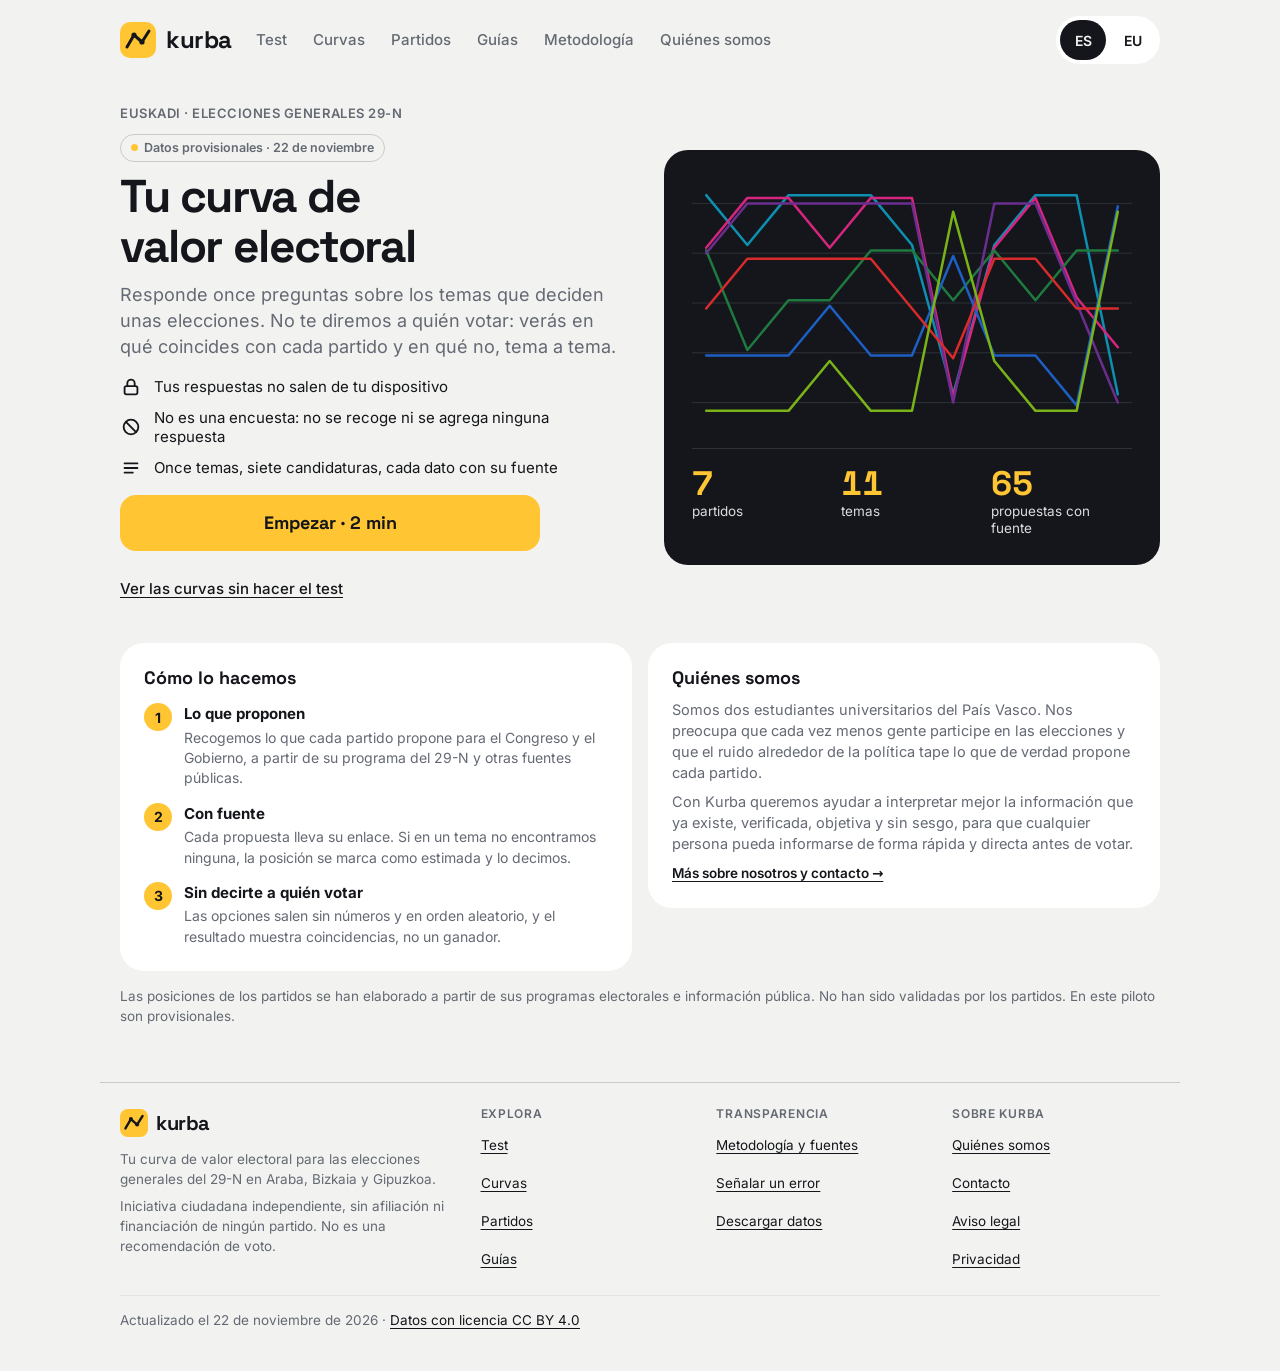
==== index.html @ b0e197c4 "Kurba v2.3 (bloque 4): portada con curvas reales, páginas indexables, SEO y GoatCounter Portada: - E" ====
<!doctype html>
<html lang="es" class="cargando-datos">
<head>
  <meta charset="utf-8">
  <meta name="viewport" content="width=device-width, initial-scale=1">
  <meta http-equiv="Content-Security-Policy" content="default-src 'self'; script-src 'self'; style-src 'self' 'unsafe-inline'; img-src 'self' data: https://*.goatcounter.com; font-src 'self'; connect-src 'self' https://*.goatcounter.com; base-uri 'self'; form-action 'none'; object-src 'none'">
  <meta name="referrer" content="strict-origin-when-cross-origin">
  <title>Kurba · Tu curva de valor electoral · Euskadi 29-N</title>
  <meta name="description" content="Responde 11 preguntas y compara tu curva con la de los 7 partidos que se presentan en Araba, Bizkaia y Gipuzkoa a las generales del 29-N. Cada dato con su fuente. Iniciativa independiente: no te dice a quién votar.">
  <meta name="theme-color" content="#F2F3F0" media="(prefers-color-scheme: light)">
  <meta name="theme-color" content="#121315" media="(prefers-color-scheme: dark)">
  <link rel="canonical" href="https://www.kurba29n.com/">
  <link rel="alternate" hreflang="es" href="https://www.kurba29n.com/">
  <link rel="alternate" hreflang="eu" href="https://www.kurba29n.com/?lang=eu">
  <link rel="alternate" hreflang="x-default" href="https://www.kurba29n.com/">
  <meta property="og:type" content="website">
  <meta property="og:site_name" content="Kurba">
  <meta property="og:locale" content="es_ES">
  <meta property="og:locale:alternate" content="eu_ES">
  <meta property="og:url" content="https://www.kurba29n.com/">
  <meta property="og:title" content="Kurba · Tu curva de valor electoral · Euskadi 29-N">
  <meta property="og:description" content="11 temas, 7 candidaturas, cada dato con su fuente. Mira en qué coincides con cada partido. 2 minutos.">
  <meta property="og:image" content="https://www.kurba29n.com/assets/og-image.png">
  <meta property="og:image:width" content="1200">
  <meta property="og:image:height" content="630">
  <meta property="og:image:alt" content="Kurba: tu curva de valor electoral para las generales del 29-N en Euskadi.">
  <meta name="twitter:card" content="summary_large_image">
  <meta name="twitter:title" content="Kurba · Tu curva de valor electoral · Euskadi 29-N">
  <meta name="twitter:description" content="11 temas, 7 candidaturas, cada dato con su fuente. Mira en qué coincides con cada partido. 2 minutos.">
  <meta name="twitter:image" content="https://www.kurba29n.com/assets/og-image.png">
  <link rel="icon" href="assets/favicon.svg" type="image/svg+xml">
  <link rel="apple-touch-icon" href="assets/apple-touch-icon.png">
  <link rel="manifest" href="manifest.webmanifest">
  <script type="application/ld+json">{"@context":"https://schema.org","@graph":[{"@type":"Organization","@id":"https://www.kurba29n.com/#organizacion","name":"Kurba","url":"https://www.kurba29n.com/","logo":{"@type":"ImageObject","url":"https://www.kurba29n.com/assets/icon-512.png","width":512,"height":512},"email":"contacto@kurba29n.com","nonprofitStatus":"Nonprofit","description":"Iniciativa ciudadana independiente y sin ánimo de lucro, sin afiliación ni financiación de ningún partido, que muestra qué propone cada candidatura en Euskadi a las elecciones generales del 29 de noviembre de 2026, tema a tema y con su fuente."},{"@type":"WebSite","@id":"https://www.kurba29n.com/#web","url":"https://www.kurba29n.com/","name":"Kurba · Tu curva de valor electoral","inLanguage":["es","eu"],"publisher":{"@id":"https://www.kurba29n.com/#organizacion"}},{"@type":"WebApplication","@id":"https://www.kurba29n.com/#herramienta","name":"Kurba · Tu curva de valor electoral","url":"https://www.kurba29n.com/","applicationCategory":"ReferenceApplication","operatingSystem":"Web","inLanguage":["es","eu"],"isAccessibleForFree":true,"offers":{"@type":"Offer","price":"0","priceCurrency":"EUR"},"description":"Responde 11 preguntas y compara tu curva con la de los 7 partidos que se presentan en Araba, Bizkaia y Gipuzkoa a las generales del 29-N. No es una recomendación de voto: las respuestas no salen de tu dispositivo.","publisher":{"@id":"https://www.kurba29n.com/#organizacion"}},{"@type":"Dataset","@id":"https://www.kurba29n.com/#datos","name":"Posiciones y propuestas de los partidos en Euskadi · elecciones generales del 29-N de 2026","description":"Posición de 7 candidaturas en 11 temas (escala de 1 a 5) y propuestas concretas con su fuente, para las circunscripciones de Araba, Bizkaia y Gipuzkoa.","url":"https://www.kurba29n.com/metodologia/","license":"https://creativecommons.org/licenses/by/4.0/","isAccessibleForFree":true,"creator":{"@id":"https://www.kurba29n.com/#organizacion"},"inLanguage":"es","temporalCoverage":"2026-11","spatialCoverage":{"@type":"Place","name":"Araba, Bizkaia y Gipuzkoa"},"distribution":[{"@type":"DataDownload","encodingFormat":"text/csv","contentUrl":"https://www.kurba29n.com/data/codificacion.csv","name":"Posiciones por partido y tema"},{"@type":"DataDownload","encodingFormat":"text/csv","contentUrl":"https://www.kurba29n.com/data/propuestas.csv","name":"Propuestas con fuente"},{"@type":"DataDownload","encodingFormat":"application/json","contentUrl":"https://www.kurba29n.com/data/temas.json","name":"Temas y opciones"}]}]}</script>
  <link rel="preload" href="assets/fonts/inter-latin-wght.woff2" as="font" type="font/woff2" crossorigin>
  <link rel="preload" href="assets/fonts/space-grotesk-latin-700-normal.woff2" as="font" type="font/woff2" crossorigin>
  <link rel="stylesheet" href="css/kurba.css?v=174e59ca">
  <script src="js/cercania.js?v=081e1627" defer></script>
  <script src="js/analitica.js?v=e846000b" defer></script>
  <script src="js/datos.js?v=4ed34e4f" defer></script>
  <script src="js/paginas.js?v=2be4157f" defer></script>
  <script src="js/app.js?v=11a59573" defer></script>
</head>
<body>
<a class="skip" href="#contenido" data-t="skip">Saltar al contenido</a>
<header class="top" id="top">
 <div class="top-in">
  <button class="brand" id="home" aria-label="Kurba, volver al inicio" data-ta="a_home">
    <svg width="36" height="36" viewBox="0 0 36 36" aria-hidden="true"><rect width="36" height="36" rx="10" fill="#FFC533"/><polyline points="7,25 14,13 22,20 29,9" fill="none" stroke="#14161B" stroke-width="3" stroke-linecap="round" stroke-linejoin="round"/><circle cx="14" cy="13" r="2.6" fill="#14161B"/><circle cx="22" cy="20" r="2.6" fill="#14161B"/></svg>
    <b>kurba</b>
  </button>
  <nav class="menu" id="menu" aria-label="Principal" data-ta="a_menu">
    <a href="#/test" data-nav="test" data-t="n_test">Test</a>
    <a href="#/curvas" data-nav="curvas" data-t="n_cur">Curvas</a>
    <a href="#/fichas" data-nav="fichas" data-t="n_fic">Partidos</a>
    <a href="#/guias" data-nav="guias" data-t="n_gui">Guías</a>
    <a href="#/metodologia" data-nav="metodologia" data-t="n_met">Metodología</a>
    <a href="#/quienes-somos" data-nav="quienes-somos" data-t="n_who">Quiénes somos</a>
  </nav>
  <div class="lang" role="group" aria-label="Idioma" data-ta="a_lang">
    <button aria-pressed="true" lang="es" id="es">ES</button>
    <button aria-pressed="false" lang="eu" id="eu">EU</button>
  </div>
  <button class="iconbtn menubtn" id="menubtn" aria-expanded="false" aria-controls="menu" aria-label="Menú" data-ta="a_menubtn"><svg width="22" height="22" viewBox="0 0 24 24" fill="none" stroke-width="2.2" stroke-linecap="round" aria-hidden="true"><path class="m-open" d="M4 7h16M4 12h16M4 17h16"/><path class="m-close" d="M6 6l12 12M18 6L6 18"/></svg></button>
 </div>
</header>
<main id="contenido" tabindex="-1">

<!-- INICIO -->
<section id="s-start" class="stack">
<div class="start-top">
  <figure class="hero" id="hero">
    <svg id="hero-svg" viewBox="0 0 310 118" preserveAspectRatio="none" aria-hidden="true">
      <line x1="0" y1="14" x2="310" y2="14" stroke="#2C3038"/><line x1="0" y1="59" x2="310" y2="59" stroke="#2C3038"/><line x1="0" y1="104" x2="310" y2="104" stroke="#2C3038"/>
      <polyline points="15,36 55,70 95,36 135,14 175,70 215,70 255,82 295,92" fill="none" stroke="#8A909C" stroke-width="2" stroke-linejoin="round" vector-effect="non-scaling-stroke"/>
      <polyline points="15,92 55,36 95,70 135,70 175,36 215,14 255,92 295,36" fill="none" stroke="#8A909C" stroke-width="2" stroke-dasharray="5 5" stroke-linejoin="round" vector-effect="non-scaling-stroke"/>
      <polyline points="15,70 55,36 95,12 135,36 175,70 215,36 255,98 295,70" fill="none" stroke="#FFC533" stroke-width="4" stroke-linecap="round" stroke-linejoin="round" vector-effect="non-scaling-stroke"/>
    </svg>
    <figcaption class="cifras" id="cifras" hidden>
      <div><b id="c-part">7</b><span data-t="c_part">partidos</span></div>
      <div><b id="c-temas">11</b><span data-t="c_temas">temas</span></div>
      <div><b id="c-props">65</b><span data-t="c_props">propuestas con fuente</span></div>
    </figcaption>
  </figure>
<div class="start-txt stack">
  <div class="stack" style="gap:10px">
    <p class="kicker" data-t="k_start">Euskadi · Elecciones generales 29-N</p>
    <a class="estado" href="#/metodologia" data-t="estado">Datos provisionales · 22 de noviembre</a>
    <h1 data-t="title">Tu curva de valor electoral</h1>
    <p class="lead" data-t="lead">Responde once preguntas sobre los temas que deciden unas elecciones. No te diremos a quién votar: verás en qué coincides con cada partido y en qué no, tema a tema.</p>
  </div>
  <div class="bul">
    <div><svg width="22" height="22" viewBox="0 0 24 24" fill="none" stroke-width="2" stroke-linecap="round" stroke-linejoin="round" aria-hidden="true"><rect x="5" y="11" width="14" height="9" rx="2"/><path d="M8 11V8a4 4 0 0 1 8 0v3"/></svg><span data-t="b1">Tus respuestas no salen de tu dispositivo</span></div>
    <div><svg width="22" height="22" viewBox="0 0 24 24" fill="none" stroke-width="2" stroke-linecap="round" stroke-linejoin="round" aria-hidden="true"><circle cx="12" cy="12" r="8"/><path d="M6.5 6.5l11 11"/></svg><span data-t="b2">No es una encuesta: no se recoge ni se agrega ninguna respuesta</span></div>
    <div><svg width="22" height="22" viewBox="0 0 24 24" fill="none" stroke-width="2" stroke-linecap="round" stroke-linejoin="round" aria-hidden="true"><path d="M5 7h14M5 12h14M5 17h9"/></svg><span data-t="b3">Once temas, siete candidaturas, cada dato con su fuente</span></div>
  </div>
  <button class="btn acc" id="go" data-t="go">Empezar · 2 min</button>
  <div class="links"><button class="link" id="explore" data-t="explore">Ver las curvas sin hacer el test</button></div>
</div>
</div>
<div class="start-cards">
  <div class="card stack" style="gap:14px">
    <h3 data-t="how_h">Cómo lo hacemos</h3>
    <div class="how">
      <div><b class="n">1</b><strong data-t="how1_t">Lo que proponen</strong><span data-t="how1_s">Recogemos lo que cada partido propone para el Congreso y el Gobierno, a partir de su programa del 29-N y otras fuentes públicas.</span></div>
      <div><b class="n">2</b><strong data-t="how2_t">Con fuente</strong><span data-t="how2_s">Cada propuesta lleva su enlace. Si en un tema no encontramos ninguna, la posición se marca como estimada y lo decimos.</span></div>
      <div><b class="n">3</b><strong data-t="how3_t">Sin decirte a quién votar</strong><span data-t="how3_s">Las opciones salen sin números y en orden aleatorio, y el resultado muestra coincidencias, no un ganador.</span></div>
    </div>
  </div>
  <div class="card stack" style="gap:10px" id="quienes" hidden>
    <h3 data-t="who_h">Quiénes somos</h3>
    <div class="stack small" style="gap:8px;font-size:14.5px" id="quienes-txt"></div>
    <a href="#/quienes-somos" class="small" data-t="who_more">Más sobre nosotros y contacto →</a>
  </div>
</div>
  <p class="small" data-t="disc">Las posiciones de los partidos se han elaborado a partir de sus programas electorales e información pública. No han sido validadas por los partidos. En este piloto son provisionales.</p>
</section>

<!-- PREGUNTA -->
<section id="s-q" class="stack" hidden>
  <div class="qtop">
    <button class="iconbtn" id="q-back" aria-label="Atrás" data-ta="a_back"><svg width="22" height="22" viewBox="0 0 24 24" fill="none" stroke-width="2.2" stroke-linecap="round" stroke-linejoin="round" aria-hidden="true"><path d="M15 5l-7 7 7 7"/></svg></button>
    <span class="count" id="q-count"></span>
    <span style="width:44px" aria-hidden="true"></span>
  </div>
  <div class="progress" aria-hidden="true"><i id="q-bar"></i></div>
  <span class="chip-topic" id="q-topic"></span>
  <h2 id="q-text"></h2>
  <div class="opts" id="q-opts" role="group" aria-labelledby="q-text"></div>
  <button class="opt dk" id="q-dk" aria-pressed="false"><span data-t="dk">No lo tengo claro</span></button>
  <p class="help" id="q-help" hidden></p>
  <div class="imp">
    <span id="imp-label" data-t="imp_q">¿Qué importancia le das a este tema?</span>
    <div class="seg" role="group" aria-labelledby="imp-label" id="q-imp">
      <button data-w="2" data-t="w2">Alta</button><button data-w="1" data-t="w1">Media</button><button data-w="0" data-t="w0">Ninguna</button>
    </div>
  </div>
  <p class="small" id="q-hint" role="status"></p>
  <button class="btn ink" id="q-next" disabled>Siguiente</button>
</section>

<!-- GUÍA -->
<section id="s-rec" class="stack" hidden>
  <div class="qtop"><button class="iconbtn" id="rec-back" aria-label="Volver" data-ta="a_ret"><svg width="22" height="22" viewBox="0 0 24 24" fill="none" stroke-width="2.2" stroke-linecap="round" stroke-linejoin="round" aria-hidden="true"><path d="M15 5l-7 7 7 7"/></svg></button></div>
  <p class="kicker" data-t="k_rec">Guía para votar</p>
  <h1 id="rec-t" style="font-size:28px"></h1>
  <div class="card stack recbody" id="rec-b" style="gap:12px"></div>
  <div id="rec-src"></div>
  <div class="stack" style="gap:8px"><h3 data-t="more">Otras guías</h3><div class="recmore" id="rec-more"></div></div>
</section>

<!-- MÉTODO (desde inicio) -->
<section id="s-met" class="stack" hidden>
  <h1 style="font-size:28px" data-t="met_h">Metodología</h1>
  <div class="card stack small" id="met-body" style="gap:10px;font-size:14.5px"></div>
  <div class="prose" id="met-full"></div>
</section>

<!-- RESULTADO -->
<section id="s-res" class="stack" hidden>
  <div class="card exbar" id="exbar" hidden>
    <p class="small" style="font-size:14.5px;margin:0" data-t="ex_note">Estás viendo las curvas y las fichas de los partidos sin haber hecho el test.</p>
    <button class="btn acc" id="ex-go" data-t="ex_go">Hacer el test · 2 min</button>
  </div>
  <div class="tabs" role="tablist" aria-label="Secciones del resultado" data-ta="a_tabs">
    <button role="tab" id="tb-cer" aria-controls="t-cer" aria-selected="true" data-t="tab1">Cercanía</button>
    <button role="tab" id="tb-cur" aria-controls="t-cur" aria-selected="false" data-t="tab2">Curvas</button>
    <button role="tab" id="tb-fic" aria-controls="t-fic" aria-selected="false" data-t="tab3">Partidos</button>
    <button role="tab" id="tb-gui" aria-controls="t-gui" aria-selected="false" data-t="tab4">Guías</button>
  </div>

  <!-- Cercanía -->
  <div role="tabpanel" id="t-cer" aria-labelledby="tb-cer" class="stack">
    <div class="stack" style="gap:8px">
      <p class="kicker" id="r-ed"></p>
      <h1 style="font-size:28px" data-t="res_h">Tu resultado</h1>
      <p class="lead" id="r-lead" style="font-size:15px"></p>
    </div>
    <div class="card stack" id="rank-card" style="gap:4px">
      <h3 data-t="rank_h">Cercanía con cada partido</h3>
      <p class="small" style="margin-bottom:6px" data-t="rank_s">Lo habitual es coincidir en parte con varios. Toca uno para ver su ficha.</p>
      <div class="rank" id="rank"></div>
    </div>
    <div class="card stack" style="gap:10px" id="sep-card">
      <h3 data-t="sep_h">Qué separa a tus más cercanos</h3>
      <p class="small" id="sep-lead"></p>
      <div class="sep" id="sep"></div>
    </div>
    <div class="card dark stack" id="ori-card" style="gap:10px">
      <h3 data-t="ori_h">Para orientarte</h3>
      <div class="orient" id="orient"></div>
    </div>
    <button class="btn acc" id="to-curves" data-t="to_cur">Ver las curvas</button>
    <button class="btn" id="to-cmp" data-t="to_cmp">Comparar dos partidos</button>
    <div class="card stack" id="sh-card" style="gap:10px">
      <h3 data-t="sh_h">Comparte tu curva</h3>
      <p class="small" data-t="sh_s">Mantén pulsada la imagen para guardarla o compartirla. Solo incluye tu curva: ni partidos ni porcentajes.</p>
      <img id="shareimg" alt="Imagen con tu curva de valor, sin partidos ni porcentajes" data-talt="a_img">
      <div class="actions"><button class="ghost" id="copy" data-t="copy">Copiar resumen</button><span class="small" id="copied" role="status"></span></div>
    </div>
    <div class="actions" id="r-acts">
      <button class="ghost" id="r-edit" data-t="edit">Cambiar respuestas</button>
      <button class="ghost" id="r-restart" data-t="restart">Empezar de nuevo</button>
    </div>
  </div>

  <!-- Curvas -->
  <div role="tabpanel" id="t-cur" aria-labelledby="tb-cur" class="stack" hidden>
    <div class="stack" style="gap:8px">
      <h2 id="cur-h" data-t="cur_h">Tu curva y la de los partidos</h2>
      <p class="small" style="font-size:14.5px" data-t="cur_s">Toca un partido para mostrarlo u ocultarlo. Toca un tema en el gráfico para ver los valores.</p>
    </div>
    <div class="pchips" id="chips"></div>
    <div class="quick"><button class="link" data-q="all" data-t="q_all">Todos</button><button class="link you-only" data-q="top3" data-t="q_top">Los 3 más cercanos</button><button class="link you-only" data-q="none" data-t="q_none">Solo mi curva</button></div>
    <div class="card stack" style="gap:8px">
      <div class="chartwrap" id="wrap"><svg id="chart" role="img" aria-label="Tu curva superpuesta a la de los partidos" data-ta="a_chart"></svg><div id="tip"></div></div>
      <div class="key" id="key"></div>
      <p class="small" data-t="est_note">Marcador hueco: posición estimada, sin propuesta localizada.</p>
      <details class="tabla-alt"><summary data-t="tbl_s">Ver las posiciones en una tabla</summary><div id="tabla-alt"></div></details>
    </div>
    <div class="card stack you-only" style="gap:6px">
      <h3 data-t="adj_h">Ajusta tu curva</h3>
      <p class="small" data-t="adj_s">Mueve cualquier punto o cambia su importancia: la cercanía y las curvas se recalculan al momento.</p>
      <div id="adjust"></div>
    </div>
  </div>

  <!-- Fichas -->
  <div role="tabpanel" id="t-fic" aria-labelledby="tb-fic" class="stack" hidden>
    <div class="scroller" id="fsw" role="group" aria-label="Elegir partido" data-ta="a_pick"></div>
    <p class="note" id="f-pick" data-t="f_pick" hidden>Hay empate en cabeza. Elige un partido para ver su ficha.</p>
    <div class="stack" id="f-body">
    <div class="stack" style="gap:8px" id="ficha">
      <div class="fhead"><h2 id="f-name"></h2><span class="fpc you-only" id="f-pc"></span></div>
      <p class="note" id="p-note"></p>
    </div>
    <div class="stack" style="gap:10px">
      <h3 id="top-h" data-t="top_h">Tema a tema, de lo que más a lo que menos te importa</h3>
      <div class="stack" style="gap:10px" id="topics"></div>
      <p class="small" data-th="legend">Información pública actualizada a 22 de noviembre de 2026. <span class="tag">Programa</span> viene del programa o de un documento del 29-N, <span class="tag">Campaña</span> es un compromiso anunciado en campaña y <span class="tag">Antes del 29-N</span> es una actuación o postura previa.</p>
    </div>
    <div class="stack" style="gap:10px" id="f-otros-w">
      <h3 data-t="otros_h">Otros compromisos</h3>
      <ul class="pts card" id="f-otros"></ul>
    </div>
    <div class="stack" style="gap:10px">
      <h3 data-t="cand_h">Candidaturas en Euskadi</h3>
      <ul class="ppl list" id="f-ppl"></ul>
      <p class="small" id="f-sen"></p>
    </div>
    <div class="stack" style="gap:10px">
      <h3 data-t="prog_h">Programa y web</h3>
      <div class="darklist" id="f-prog"></div>
    </div>
    <div class="stack" style="gap:10px">
      <h3 data-t="rest_h">El resto de partidos</h3>
      <p class="small" style="font-size:14px" data-t="rest_s">Cada partido tiene la misma ficha: tema a tema, candidaturas y programa.</p>
      <nav class="list others" id="others" aria-label="Fichas del resto de partidos" data-ta="a_rest"></nav>
    </div>
    </div>
    <div class="card stack" id="cmp" style="gap:12px">
      <h3 data-t="cmp_h">Compara dos partidos</h3>
      <p class="small" style="font-size:14px" data-t="cmp_s">Elige dos y mira en qué temas proponen lo mismo y en cuáles no.</p>
      <div class="cmp-pick"><select id="cmp-a" aria-label="Primer partido" data-ta="a_cmpa"></select><span class="small" data-t="cmp_vs">frente a</span><select id="cmp-b" aria-label="Segundo partido" data-ta="a_cmpb"></select></div>
      <svg id="cmp-chart" role="img" aria-label="Curvas de los dos partidos" data-ta="a_cmpc"></svg>
      <p class="cmp-sum" id="cmp-sum"></p>
      <div class="stack" style="gap:10px" id="cmp-rows"></div>
    </div>
  </div>

  <!-- Guías -->
  <div role="tabpanel" id="t-gui" aria-labelledby="tb-gui" class="stack" hidden>
    <div class="stack" style="gap:8px">
      <h2 data-t="gui_h">Antes de votar</h2>
      <p class="small" style="font-size:14.5px" data-t="gui_s">Tu resultado es un punto de partida. Si alguna de estas preguntas te suena nueva, la guía te lo explica en dos minutos.</p>
    </div>
    <div class="recs" id="recs-res"></div>
    <details class="card" id="method-res">
      <summary data-t="method">Método</summary>
      <div class="stack small method" style="gap:8px;margin-top:10px;font-size:14px"></div>
    </details>
  </div>
</section>

<!-- GUÍAS (desde inicio) -->
<section id="s-gl" class="stack" hidden>
  <h1 style="font-size:28px" data-t="guides_t">Guías rápidas para votar</h1>
  <p class="small" style="font-size:14.5px" data-t="gl_s">Si alguna de estas preguntas te suena nueva, échale un vistazo: son dos minutos.</p>
  <div class="recs" id="recs-start"></div>
</section>
<!-- PRIVACIDAD -->
<section id="s-priv" class="stack" hidden>
  <div class="prose" id="priv-body"></div>
</section>

<!-- AVISO LEGAL -->
<section id="s-legal" class="stack" hidden>
  <div class="prose" id="legal-body"></div>
</section>
<!-- QUIÉNES SOMOS Y CONTACTO -->
<section id="s-about" class="stack" hidden>
  <h1 style="font-size:28px" data-t="who_h">Quiénes somos</h1>
  <div class="prose" id="about-txt"></div>
  <div class="card stack" style="gap:12px">
    <h2 id="contacto" tabindex="-1" data-t="ct_h">Contacto</h2>
    <p class="small" style="font-size:14.5px" data-t="ct_s">¿Has visto un error, echas en falta una propuesta o quieres decirnos algo? Escríbenos. Para una corrección, lo que más nos ayuda es el partido, el tema y el enlace a la fuente.</p>
    <a class="btn acc js-mail" data-mail="correccion" data-t="ct_btn" href="mailto:contacto@kurba29n.com">Proponer una corrección</a>
    <p class="small" style="font-size:14.5px"><span data-t="ct_or">O escribe directamente a</span> <a class="js-mail" data-t="ct_mail" href="mailto:contacto@kurba29n.com">contacto@kurba29n.com</a></p>
    <ul class="pts">
      <li data-t="ct_1">Si la fuente es de rango igual o superior a la que usamos, corregimos en 48 horas y anotamos el cambio con fecha.</li>
      <li data-t="ct_2">Solo usamos tu correo para responderte. Lo borramos al resolver tu mensaje.</li>
    </ul>
  </div>
  <div class="links"><a href="#/metodologia" data-t="f_met">Metodología y fuentes</a><a href="#/aviso-legal" data-t="f_legal">Aviso legal</a><a href="#/privacidad" data-t="f_priv">Privacidad</a></div>
</section>
<!-- NO ENCONTRADA -->
<section id="s-404" class="stack" hidden>
  <h1 style="font-size:28px" data-t="nf_h">Página no encontrada</h1>
  <p class="lead" data-t="nf_s">El enlace no lleva a ninguna parte de Kurba.</p>
  <a class="btn acc" href="#/" data-t="nf_go">Ir al inicio</a>
</section>

<noscript>
  <div class="card stack" style="gap:8px">
    <h3>Kurba necesita JavaScript</h3>
    <p class="small">El test y las curvas se calculan en tu navegador. Mientras tanto, puedes descargar los datos: <a href="data/codificacion.csv">posiciones</a> · <a href="data/propuestas.csv">propuestas con fuente</a> · <a href="data/temas.json">temas</a>.</p>
  </div>
</noscript>
</main>

<footer class="pie">
 <div class="pie-in">
  <div class="pie-col pie-kurba">
    <a class="pie-brand" href="#/" aria-label="Kurba, ir al inicio" data-ta="a_home2"><svg width="28" height="28" viewBox="0 0 36 36" aria-hidden="true"><rect width="36" height="36" rx="10" fill="#FFC533"/><polyline points="7,25 14,13 22,20 29,9" fill="none" stroke="#14161B" stroke-width="3" stroke-linecap="round" stroke-linejoin="round"/><circle cx="14" cy="13" r="2.6" fill="#14161B"/><circle cx="22" cy="20" r="2.6" fill="#14161B"/></svg><b>kurba</b></a>
    <p data-t="f_what">Tu curva de valor electoral para las elecciones generales del 29-N en Araba, Bizkaia y Gipuzkoa.</p>
    <p data-t="f_indep">Iniciativa ciudadana independiente, sin afiliación ni financiación de ningún partido. No es una recomendación de voto.</p>
  </div>
  <nav class="pie-col" aria-labelledby="pie-h1">
    <h2 class="pie-h" id="pie-h1" data-t="f_h1">Explora</h2>
    <a href="#/test" data-nav="test" data-t="n_test">Test</a>
    <a href="#/curvas" data-t="n_cur">Curvas</a>
    <a href="#/fichas" data-t="n_fic">Partidos</a>
    <a href="#/guias" data-t="n_gui">Guías</a>
  </nav>
  <nav class="pie-col" aria-labelledby="pie-h2">
    <h2 class="pie-h" id="pie-h2" data-t="f_h2">Transparencia</h2>
    <a href="#/metodologia" data-t="f_met">Metodología y fuentes</a>
    <a href="#/metodologia/correcciones" data-t="f_err">Señalar un error</a>
    <a href="data/codificacion.csv" download data-t="f_data">Descargar datos</a>
  </nav>
  <nav class="pie-col" aria-labelledby="pie-h3">
    <h2 class="pie-h" id="pie-h3" data-t="f_h3">Sobre Kurba</h2>
    <a href="#/quienes-somos" data-t="n_who">Quiénes somos</a>
    <a href="#/contacto" data-t="f_ct">Contacto</a>
    <a href="#/aviso-legal" data-t="f_legal">Aviso legal</a>
    <a href="#/privacidad" data-t="f_priv">Privacidad</a>
  </nav>
 </div>
 <p class="pie-fin"><span data-t="f_upd">Actualizado el 22 de noviembre de 2026</span> · <a href="#/aviso-legal" data-t="f_lic">Datos con licencia CC BY 4.0</a></p>
</footer>
<div id="toast" role="status" hidden></div>
<canvas id="cv" width="1080" height="1080" hidden></canvas>
</body>
</html>
---- css/kurba.css ----
/* Kurba · estilos de la interfaz.
   Tipografías servidas desde el propio sitio: sin peticiones a terceros. Licencia OFL en assets/fonts/. */
@font-face{font-family:Inter;font-style:normal;font-weight:100 900;font-display:swap;src:url(../assets/fonts/inter-latin-wght.woff2) format("woff2")}
@font-face{font-family:"Space Grotesk";font-style:normal;font-weight:500;font-display:swap;src:url(../assets/fonts/space-grotesk-latin-500-normal.woff2) format("woff2")}
@font-face{font-family:"Space Grotesk";font-style:normal;font-weight:700;font-display:swap;src:url(../assets/fonts/space-grotesk-latin-700-normal.woff2) format("woff2")}

/* Kurba: neutral ink + one saffron accent for the interface; color is reserved for parties */
:root{
  --bg:#F2F3F0; --surface:#FFFFFF; --ink:#14161B; --ink-2:#646973; --line:#C9CCC4; --grid:#E4E6E0; --soft:#E9EAE5;
  --acc:#FFC533; --on-acc:#14161B; --dark:#14161B; --on-dark:#FFFFFF; --dark-line:#2C3038;
  --f-display:"Space Grotesk",system-ui,sans-serif; --f-body:Inter,system-ui,sans-serif;
}
@media (prefers-color-scheme: dark){
  :root{
    color-scheme:dark;
    --bg:#121315; --surface:#1C1E22; --ink:#ECEDEA; --ink-2:#A3A7AF; --line:#3A3E46; --grid:#2A2D33; --soft:#2A2D33;
    --dark:#26292F; --on-dark:#ECEDEA; --dark-line:#3A3E46;
  }
}
*{box-sizing:border-box}
html,body{margin:0}
body{background:var(--bg);color:var(--ink);font-family:var(--f-body);font-size:16px;line-height:1.5;-webkit-font-smoothing:antialiased}
main{max-width:560px;margin:0 auto;padding:16px 20px 56px}
/* Escritorio: el test sigue en una columna estrecha; el resto de pantallas usa el ancho. */
body:not([data-pantalla="s-q"]) main{max-width:1080px}
body[data-pantalla="s-met"] main>section,body[data-pantalla="s-priv"] main>section,body[data-pantalla="s-legal"] main>section,body[data-pantalla="s-about"] main>section,body[data-pantalla="s-rec"] main>section,body[data-pantalla="s-gl"] main>section,body[data-pantalla="s-404"] main>section{max-width:720px;margin:0 auto}
[hidden]{display:none!important}
h1{font-family:var(--f-display);font-weight:700;font-size:32px;line-height:1.08;letter-spacing:-.8px;margin:0;text-wrap:balance}
h2{font-family:var(--f-display);font-weight:700;font-size:24px;line-height:1.2;letter-spacing:-.4px;margin:0;text-wrap:pretty}
h3{font-family:var(--f-display);font-weight:700;font-size:18px;line-height:1.25;margin:0}
p{margin:0}
a{color:var(--ink);text-underline-offset:3px}
.lead{color:var(--ink-2);font-size:16px;line-height:1.45;text-wrap:pretty}
.small{font-size:13.5px;line-height:1.45;color:var(--ink-2)}
.kicker{font-size:13px;font-weight:600;letter-spacing:.04em;text-transform:uppercase;color:var(--ink-2)}
.stack{display:flex;flex-direction:column;gap:16px}
.card{background:var(--surface);border-radius:24px;padding:16px}
.card.dark{background:var(--dark);color:var(--on-dark)}
.card.dark h3{color:var(--acc)}
button{font:inherit;color:inherit}
button:focus-visible,input:focus-visible,a:focus-visible,summary:focus-visible{outline:2px solid var(--ink);outline-offset:2px}
.btn{display:flex;align-items:center;justify-content:center;width:100%;height:56px;border:0;border-radius:16px;font-family:var(--f-display);font-weight:700;font-size:18px;cursor:pointer;text-decoration:none}
.btn.acc{background:var(--acc);color:var(--on-acc)}
.btn.ink{background:var(--ink);color:var(--bg)}
.btn.line{background:transparent;border:1.5px solid var(--ink);color:var(--ink)}
.btn:disabled{opacity:.35;cursor:default}
.link{background:none;border:0;min-height:44px;padding:0;color:var(--ink);text-decoration:underline;text-underline-offset:3px;cursor:pointer;font-size:15px;font-weight:500}
.iconbtn{width:44px;height:44px;border-radius:999px;background:var(--surface);border:0;display:flex;align-items:center;justify-content:center;cursor:pointer;flex:none}
.iconbtn svg{stroke:var(--ink)}
/* cabecera y menú principal */
.top{position:relative;z-index:6}
.top-in{max-width:1080px;margin:0 auto;padding:16px 20px 0;display:flex;align-items:center;gap:12px}
.top .lang{margin-left:auto}
.menu{display:flex;align-items:center;gap:2px}
.menu a{display:inline-flex;align-items:center;min-height:44px;padding:0 12px;border-radius:999px;color:var(--ink-2);text-decoration:none;font-size:15px;font-weight:500;white-space:nowrap}
.menu a:hover{color:var(--ink);background:var(--soft)}
.menu a[aria-current="page"]{color:var(--ink);background:var(--surface);font-weight:600}
.menubtn{display:none}
.menubtn .m-close{display:none}
.top.abierto .menubtn .m-open{display:none}
.top.abierto .menubtn .m-close{display:block}
@media (max-width:759.98px){
  .menubtn{display:flex}
  .menu{display:none;position:absolute;left:12px;right:12px;top:calc(100% + 8px);flex-direction:column;align-items:stretch;gap:2px;padding:8px;background:var(--surface);border-radius:20px;box-shadow:0 12px 32px rgba(0,0,0,.18)}
  .top.abierto .menu{display:flex}
  .menu a{min-height:48px;padding:0 14px;border-radius:12px;font-size:16px;color:var(--ink)}
  .menu a[aria-current="page"]{background:var(--soft)}
}
@media (min-width:760px) and (max-width:959.98px){.menu a{padding:0 9px;font-size:14px}}
.brand{display:flex;align-items:center;gap:10px;background:none;border:0;padding:0;cursor:pointer}
.brand b{font-family:var(--f-display);font-weight:700;font-size:24px;letter-spacing:-.5px}
.lang{display:flex;gap:4px;padding:4px;background:var(--surface);border-radius:999px}
.lang button{height:40px;min-width:46px;border:0;border-radius:999px;background:transparent;font-weight:600;font-size:14px;cursor:pointer}
.lang button[aria-pressed="true"]{background:var(--ink);color:var(--bg)}
#toast{position:fixed;left:50%;bottom:24px;transform:translateX(-50%);background:var(--ink);color:var(--bg);padding:12px 16px;border-radius:14px;font-size:14px;max-width:calc(100% - 40px);z-index:5}
/* inicio */
.hero{background:var(--dark);border-radius:24px;padding:16px;margin:0;display:flex;flex-direction:column;gap:12px}
.hero svg{display:block;width:100%;height:118px}
.cifras{display:grid;grid-template-columns:repeat(3,minmax(0,1fr));gap:8px;padding-top:12px;border-top:1px solid var(--dark-line);color:var(--on-dark)}
.cifras div{display:flex;flex-direction:column;gap:2px;min-width:0}
.cifras b{font-family:var(--f-display);font-weight:700;font-size:26px;line-height:1;color:var(--acc);font-variant-numeric:tabular-nums}
.cifras span{font-size:12.5px;line-height:1.25;opacity:.85}
.bul{display:flex;flex-direction:column;gap:10px}
.bul div{display:flex;align-items:center;gap:12px;font-size:15px;line-height:1.3}
.bul svg{flex:none;stroke:var(--ink)}
.links{display:flex;justify-content:center;gap:20px;flex-wrap:wrap}
/* pregunta */
.qtop{display:flex;align-items:center;justify-content:space-between}
.qtop .count{font-size:14px;font-weight:600;color:var(--ink-2);font-variant-numeric:tabular-nums}
.progress{height:6px;background:var(--line);border-radius:999px;overflow:hidden;opacity:.8}
.progress i{display:block;height:100%;background:var(--ink);border-radius:999px;transition:width .2s}
.chip-topic{align-self:flex-start;padding:6px 12px;border-radius:999px;background:var(--ink);color:var(--bg);font-size:13px;font-weight:600}
.opts{display:flex;flex-direction:column;gap:8px}
.opt{min-height:60px;padding:10px 16px;border:1.5px solid var(--line);border-radius:16px;background:var(--surface);text-align:left;font-size:15px;font-weight:500;line-height:1.35;cursor:pointer;display:flex;align-items:center;justify-content:space-between;gap:10px}
.opt svg{flex:none;display:none}
.opt[aria-pressed="true"]{background:var(--acc);color:var(--on-acc);border-color:var(--on-acc);font-weight:600}
.opt[aria-pressed="true"] svg{display:block}
.seg{display:flex;gap:4px;padding:4px;background:var(--surface);border-radius:16px}
.seg button{flex:1;height:44px;border:0;border-radius:12px;background:transparent;font-size:15px;font-weight:500;cursor:pointer}
.seg button[aria-pressed="true"]{background:var(--ink);color:var(--bg);font-weight:600}
.imp{display:flex;flex-direction:column;gap:8px}
.imp>span{font-size:14px;font-weight:600}
.help{font-size:14px;color:var(--ink-2)}
.help .link{font-size:14px}
/* resultado: pestañas */
.tabs{display:flex;gap:4px;padding:4px;background:var(--surface);border-radius:16px;position:sticky;top:8px;z-index:3;box-shadow:0 2px 10px rgba(0,0,0,.06)}
.tabs button{flex:1;height:44px;border:0;border-radius:12px;background:transparent;font-size:14px;font-weight:500;cursor:pointer}
.tabs button[aria-selected="true"]{background:var(--ink);color:var(--bg);font-weight:600}
.rank{display:flex;flex-direction:column}
.row{display:grid;grid-template-columns:16px minmax(0,112px) 1fr 54px;align-items:center;gap:8px;min-height:48px;padding:0;border:0;background:transparent;text-align:left;cursor:pointer;width:100%;font-size:15px}
.row .nm{font-weight:600;overflow-wrap:anywhere}
.row .bar{height:10px;background:var(--soft);border-radius:999px;overflow:hidden}
.row .bar i{display:block;height:100%;border-radius:999px}
.row .pc{white-space:nowrap;text-align:right;font-weight:600;font-variant-numeric:tabular-nums}
.orient{display:flex;flex-direction:column;gap:10px;font-size:14.5px;line-height:1.45}
.orient b{font-weight:600}
.pchips{display:flex;flex-wrap:wrap;gap:8px}
.pchip{height:44px;padding:0 14px;border:1.5px solid var(--line);border-radius:999px;background:var(--surface);display:inline-flex;align-items:center;gap:6px;font-size:14px;font-weight:600;cursor:pointer;flex:none}
.pchip.you{background:var(--acc);color:var(--on-acc);border-color:var(--acc);cursor:default}
.pchip.sel{border-color:var(--ink)}
.pchip[aria-pressed="false"]{background:transparent;color:var(--ink-2);font-weight:500;text-decoration:line-through}
.pchip[aria-pressed="false"] svg{opacity:.35}
.scroller{display:flex;gap:8px;overflow-x:auto;margin:0 -20px;padding:2px 20px 6px;scrollbar-width:none}
.scroller::-webkit-scrollbar{display:none}
.quick{display:flex;gap:18px;flex-wrap:wrap}
.chartwrap{position:relative}
#chart{display:block;width:100%}
#chart text{font-family:var(--f-body)}
.key{display:grid;grid-template-columns:repeat(2,minmax(0,1fr));gap:4px 12px;padding-top:12px;border-top:1px solid var(--grid);font-size:12.5px;line-height:1.35;color:var(--ink-2)}
.key b{color:var(--ink);font-weight:600}
#tip{position:absolute;pointer-events:none;background:var(--surface);border:1px solid var(--line);border-radius:12px;padding:10px 12px;font-size:12.5px;box-shadow:0 6px 18px rgba(0,0,0,.14);width:210px;display:none;z-index:2}
#tip b{font-family:var(--f-display);font-weight:700;font-size:13px;display:block;margin-bottom:4px}
#tip .tr{display:flex;align-items:center;gap:6px;font-variant-numeric:tabular-nums}
#tip .tr span:last-child{margin-left:auto;font-weight:600}
.adj{padding:12px 0;border-top:1px solid var(--grid);display:flex;flex-direction:column;gap:6px}
.adj:first-child{border-top:0;padding-top:4px}
.adj .ah{display:flex;justify-content:space-between;gap:8px;align-items:center}
.adj label{font-weight:600;font-size:15px}
.adj .av{font-size:13.5px;color:var(--ink-2);min-height:2.7em;line-height:1.4}
.adj input[type=range]{width:100%;height:28px;accent-color:var(--ink);margin:0}
.adj.off label,.adj.off .av{color:var(--ink-2);opacity:.75}
.mini{display:flex;gap:2px;padding:3px;background:var(--bg);border-radius:12px;flex:none}
.mini button{height:38px;padding:0 10px;border:0;border-radius:9px;background:transparent;font-size:13px;font-weight:500;cursor:pointer}
.mini button[aria-pressed="true"]{background:var(--ink);color:var(--bg);font-weight:600}
.sep{display:flex;flex-direction:column}
.sep-t{padding:12px 0;border-top:1px solid var(--grid);display:flex;flex-direction:column;gap:6px}
.sep-t:first-child{border-top:0;padding-top:0}
.sep-t:last-child{padding-bottom:0}
.sep-n{font-size:15px;font-weight:600}
.sep-n span{font-weight:400;color:var(--ink-2);font-size:13px}
.sep-r{display:grid;grid-template-columns:16px 1fr;gap:8px;font-size:13.5px;line-height:1.4;color:var(--ink-2)}
.sep-r svg{margin-top:3px}
.sep-r b{color:var(--ink);font-weight:600}
.sep-r .pill{margin-left:4px;padding:1px 8px;font-size:11px}
.opt.dk{border-style:dashed;background:transparent;min-height:48px;color:var(--ink-2)}
.opt.dk[aria-pressed="true"]{background:var(--ink);color:var(--bg);border-style:solid;border-color:var(--ink)}
#q-hint:empty{display:none}
.row .nm small{display:block;font-size:12px;font-weight:500;color:var(--ink-2)}
.glabel{font-size:12px;font-weight:600;letter-spacing:.04em;text-transform:uppercase;color:var(--ink-2);padding:8px 0 2px}
.adj input.nul{opacity:.4}
#tip .tn{color:var(--ink-2);margin-top:4px}
/* ficha */
.fhead{display:flex;align-items:center;justify-content:space-between;gap:12px}
.fhead h2{display:flex;align-items:center;gap:10px;font-size:28px}
.fpc{padding:6px 12px;border-radius:999px;background:var(--acc);color:var(--on-acc);font-size:13px;font-weight:600;white-space:nowrap}
.tcard{background:var(--surface);border-radius:18px;padding:16px;display:flex;flex-direction:column;gap:10px}
.tcard.dim{opacity:.8}
.th{display:flex;justify-content:space-between;align-items:center;gap:8px}
.th .tn{font-size:15px;font-weight:600}
.th .tn span{font-weight:400;color:var(--ink-2);font-size:13px}
.pill{padding:3px 10px;border-radius:999px;font-size:12px;font-weight:600;white-space:nowrap;border:1.5px solid transparent}
.pill.good{background:var(--ink);color:var(--bg)}
.pill.mid{border-color:var(--ink);color:var(--ink)}
.pill.bad{border:1.5px dashed var(--ink-2);color:var(--ink-2)}
.pill.off{color:var(--ink-2);border-color:var(--line)}
.tv{display:grid;grid-template-columns:auto 1fr;gap:4px 10px;font-size:13.5px;line-height:1.4;color:var(--ink-2)}
.tv b{color:var(--ink);font-weight:600}
.est{font-size:12px;color:var(--ink-2);font-style:italic}
.pts{margin:0;padding:0;list-style:none;display:flex;flex-direction:column;gap:8px;font-size:14px;line-height:1.45}
.pts a,.ppl a{font-size:13px;white-space:nowrap}
#rec-src .pts a{white-space:normal;overflow-wrap:anywhere}
.none{font-size:13.5px;font-style:italic;color:var(--ink-2)}
.tag{display:inline-block;padding:0 6px;border:1px solid var(--line);border-radius:4px;font-size:11px;font-weight:600;color:var(--ink-2);vertical-align:1px;white-space:nowrap}
.list{background:var(--surface);border-radius:18px;padding:0 16px;display:flex;flex-direction:column}
.list>*{border-bottom:1px solid var(--grid)}
.list>*:last-child{border-bottom:0}
.ppl{list-style:none;margin:0}
.ppl li{padding:12px 0;display:flex;flex-direction:column;gap:2px}
.ppl b{font-size:15px}
.ppl .role{font-size:13.5px;color:var(--ink-2)}
.ppl .bio{font-size:13.5px;line-height:1.45;margin-top:2px}
.darklist{background:var(--dark);color:var(--on-dark);border-radius:18px;padding:4px 16px;display:flex;flex-direction:column}
.darklist>*{border-bottom:1px solid var(--dark-line)}
.darklist>*:last-child{border-bottom:0}
.darklist p{padding:12px 0;font-size:14px;line-height:1.45}
.darklist a{min-height:52px;display:flex;align-items:center;justify-content:space-between;gap:10px;color:var(--on-dark);text-decoration:none;font-size:15px;font-weight:500}
.darklist svg{stroke:var(--acc);flex:none}
.others button{width:100%;min-height:56px;display:flex;align-items:center;gap:10px;background:transparent;border:0;border-bottom:1px solid var(--grid);padding:0;text-align:left;cursor:pointer}
.others button:last-child{border-bottom:0}
.others .on{flex:1;font-size:15px;font-weight:600}
.others .op{font-size:14px;color:var(--ink-2);font-variant-numeric:tabular-nums}
.others svg.ch{stroke:var(--ink)}
/* guías */
.recs{display:flex;flex-direction:column;gap:8px}
.reclink{display:flex;flex-direction:column;gap:2px;text-align:left;background:var(--surface);border:0;border-radius:18px;padding:14px 16px;cursor:pointer;font-size:14px;line-height:1.4}
.reclink span{color:var(--ink-2)}
.reclink b{font-weight:600;font-size:15px}
.recmore{display:flex;flex-wrap:wrap;gap:8px}
.recmore .reclink{padding:10px 14px;border-radius:999px;font-weight:500}
.recbody{font-size:15px;line-height:1.5}
.recbody p{max-width:62ch}
.note{font-size:14px;line-height:1.45;color:var(--ink-2)}
details.card summary{cursor:pointer;font-family:var(--f-display);font-weight:700;font-size:18px;min-height:28px}
#shareimg{display:block;width:100%;max-width:420px;border-radius:16px}
.actions{display:flex;flex-wrap:wrap;gap:10px;align-items:center}
.ghost{height:44px;padding:0 16px;border:1.5px solid var(--line);border-radius:12px;background:var(--surface);font-weight:500;font-size:14.5px;cursor:pointer}
.how{display:grid;gap:14px}
.how div{display:grid;grid-template-columns:28px 1fr;gap:2px 12px;align-items:start}
.how b.n{grid-row:span 2;width:28px;height:28px;border-radius:999px;background:var(--acc);color:var(--on-acc);display:flex;align-items:center;justify-content:center;font-size:14px}
.how strong{font-size:15px}
.how span{font-size:14px;color:var(--ink-2);line-height:1.45}
.exbar{display:flex;flex-direction:column;gap:10px}
.cmp-pick{display:flex;align-items:center;gap:8px;flex-wrap:wrap}
.cmp-pick select{flex:1;min-width:120px;min-height:44px;border-radius:12px;border:1.5px solid var(--line);background:var(--surface);color:var(--ink);font:500 15px Inter,system-ui,sans-serif;padding:0 10px}
.cmp-sum{font-weight:600;font-size:16px;margin:0}
#cmp-chart{width:100%;display:block}
#cmp .tcard{background:var(--bg)}
.cmp-pick select{min-width:0}
.explore .you-only{display:none!important}
/* Sin test, los atajos de curvas se quedan en «Todos»: sobran, los botones de partido ya muestran y ocultan. */
.explore .quick{display:none}
.beta{font:600 11px/1 Inter,system-ui,sans-serif;letter-spacing:.04em;text-transform:uppercase;color:var(--ink-2);border:1px solid var(--line);border-radius:999px;padding:4px 7px;margin-left:8px;align-self:center}
.betanote{font-size:13px;color:var(--ink-2);margin:8px 0 0}

/* ---------- Añadidos para la web publicada ---------- */
.skip{position:absolute;left:-9999px;top:8px;z-index:10;background:var(--surface);color:var(--ink);padding:10px 14px;border-radius:12px;font-weight:600}
.skip:focus{left:16px}
.sr-only{position:absolute;width:1px;height:1px;padding:0;margin:-1px;overflow:hidden;clip:rect(0,0,0,0);white-space:nowrap;border:0}
[tabindex="-1"]:focus{outline:none}
#shareimg:not([src]){display:none}
.cargando-datos #go,.cargando-datos #explore{opacity:.5;pointer-events:none}
.error-carga{background:var(--surface);border-radius:18px;padding:16px;border:1.5px dashed var(--ink-2)}
noscript .card{margin-top:16px}

/* Pie */
.pie{max-width:1080px;margin:0 auto;padding:24px 20px 40px;font-size:13.5px;line-height:1.5;color:var(--ink-2);border-top:1px solid var(--line)}
.pie-in{display:grid;grid-template-columns:1fr;gap:20px}
.pie-col{display:flex;flex-direction:column;align-items:flex-start;gap:6px}
.pie-col a{color:var(--ink);min-height:40px;display:inline-flex;align-items:center}
.pie-brand{display:inline-flex!important;align-items:center;gap:8px;color:var(--ink);text-decoration:none;margin-bottom:4px}
.pie-brand b{font-family:var(--f-display);font-weight:700;font-size:20px;letter-spacing:-.4px}
.pie-h{font-family:var(--f-body);font-size:12px;font-weight:600;letter-spacing:.06em;text-transform:uppercase;color:var(--ink-2);margin:0 0 2px}
.pie p{margin:0;max-width:44ch}
.pie-fin{margin-top:20px!important;padding-top:14px;border-top:1px solid var(--grid);max-width:none!important}
.pie-fin a{color:var(--ink)}
@media (min-width:640px){.pie-in{grid-template-columns:1fr 1fr}}
@media (pointer:fine){.pie-col a{min-height:32px}}
@media (min-width:960px){.pie-in{grid-template-columns:1.6fr 1fr 1fr 1fr;gap:28px}}
/* etiqueta de estado de los datos (sustituye a «Beta» en el logo) */
.estado{align-self:flex-start;display:inline-flex;align-items:center;gap:6px;padding:4px 10px;border:1.5px solid var(--line);border-radius:999px;font-size:12.5px;font-weight:600;color:var(--ink-2)!important;text-decoration:none;min-height:0!important}
.estado::before{content:"";width:7px;height:7px;border-radius:999px;background:var(--acc);flex:none}
.estado:hover{border-color:var(--ink);color:var(--ink)!important}

/* Páginas de texto largo: metodología completa, aviso legal, privacidad y quiénes somos */
.prose{display:flex;flex-direction:column;gap:12px;font-size:15px;line-height:1.55}
.prose h2{font-size:21px;margin-top:14px}
.prose h3{font-size:16px;margin-top:6px}
.prose ul,.prose ol{margin:0;padding-left:22px;display:flex;flex-direction:column;gap:4px}
.prose .aviso{background:var(--surface);border-left:4px solid var(--acc);border-radius:12px;padding:10px 12px;font-size:14px}
.prose .pendiente{border:1.5px dashed var(--ink-2);border-radius:12px;padding:10px 12px;font-size:14px;color:var(--ink-2)}
.prose .btn{width:auto;padding:0 20px;align-self:flex-start}
.table-scroll{overflow-x:auto;border-radius:14px;background:var(--surface)}
.data-table{border-collapse:collapse;width:100%;font-size:13px;font-variant-numeric:tabular-nums}
.data-table th,.data-table td{padding:7px 8px;border-bottom:1px solid var(--grid);text-align:left;vertical-align:top}
.data-table th{font-size:11.5px;color:var(--ink-2);font-weight:600;text-transform:uppercase;letter-spacing:.03em}
.data-table td.c,.data-table th.c{text-align:center}
.tabla-alt summary{cursor:pointer;font-size:14px;font-weight:600;min-height:44px;display:flex;align-items:center}
.tabla-alt .table-scroll{margin-top:6px}
/* Inicio */
.start-top{display:flex;flex-direction:column;gap:16px}
.start-cards{display:flex;flex-direction:column;gap:16px}
#quienes a{color:var(--ink);font-weight:600}

/* ---------- Escritorio (960 px o más) ---------- */
@media (min-width:960px){
  .start-top{display:grid;grid-template-columns:minmax(0,1fr) minmax(0,1fr);gap:48px;align-items:center;padding:24px 0 16px}
  .start-top .hero{grid-column:2;grid-row:1;padding:28px;gap:20px}
  .start-top .hero svg{height:250px}
  .cifras{padding-top:18px}
  .cifras b{font-size:34px}
  .cifras span{font-size:13.5px}
  .start-txt h1{font-size:46px;letter-spacing:-1.4px}
  .start-txt .lead{font-size:18px}
  .start-txt .btn{max-width:420px}
  .start-txt .links{justify-content:flex-start}
  .start-cards{display:grid;grid-template-columns:minmax(0,1fr) minmax(0,1fr);gap:16px;align-items:start}
  .start-cards .card{padding:24px}
  /* resultado */
  #s-res .tabs{max-width:560px;margin:0 auto;width:100%}
  #s-res .exbar{flex-direction:row;align-items:center;justify-content:space-between}
  #s-res .exbar .btn{width:auto;padding:0 24px;flex:none}
  #t-cer:not([hidden]){display:grid;grid-template-columns:minmax(0,1fr) minmax(0,1fr);gap:16px 24px;align-items:start}
  #t-cer>.stack:first-child{grid-column:1/-1}
  #rank-card{grid-column:1;grid-row:2}
  #sep-card{grid-column:2;grid-row:2/span 2}
  #ori-card{grid-column:1;grid-row:3}
  #to-curves{grid-column:1;grid-row:4}
  #to-cmp{grid-column:2;grid-row:4}
  #sh-card{grid-column:1;grid-row:5}
  #r-acts{grid-column:2;grid-row:5}
  #adjust{display:grid;grid-template-columns:minmax(0,1fr) minmax(0,1fr);column-gap:32px}
  #adjust .adj:nth-child(2){border-top:0;padding-top:4px}
  .key{grid-template-columns:repeat(4,minmax(0,1fr))}
  #f-body:not([hidden]){display:grid;grid-template-columns:minmax(0,1.25fr) minmax(0,1fr);gap:20px 32px;align-items:start}
  #f-body>#ficha{grid-column:1/-1}
  #f-body>:nth-child(2){grid-column:1;grid-row:2/span 5}
  #f-body>:nth-child(n+3){grid-column:2}
  .scroller{margin:0;padding:2px 0 6px;flex-wrap:wrap;overflow:visible}
  #cmp{max-width:720px;margin:8px auto 0;width:100%}
  .recs{display:grid;grid-template-columns:minmax(0,1fr) minmax(0,1fr);gap:10px}
}
/* ---------- Páginas estáticas (generadas por scripts/generar_paginas.js) ---------- */
a.brand{text-decoration:none;color:var(--ink)}
.estatica main>section{max-width:720px;margin:0 auto}
.estatica .lead{font-size:16px}
.estatica .tn{font-family:var(--f-body);font-size:15px;font-weight:600;margin:0}
.estatica h2{margin-top:12px}
.others a{width:100%;min-height:56px;display:flex;align-items:center;gap:10px;border-bottom:1px solid var(--grid);color:var(--ink);text-decoration:none}
.others a:last-child{border-bottom:0}
.cta-estatica p{font-size:15px;line-height:1.45}
@media (max-width:759.98px){
  .estatica .top-in{flex-wrap:wrap}
  .estatica .menu{display:flex;position:static;order:3;width:100%;flex-direction:row;align-items:center;overflow-x:auto;padding:2px 0;margin:0 -8px;background:none;box-shadow:none;border-radius:0;scrollbar-width:none}
  .estatica .menu::-webkit-scrollbar{display:none}
  .estatica .menu a{min-height:40px;padding:0 10px;font-size:14px;color:var(--ink-2);border-radius:999px}
  .estatica .menu a[aria-current="page"]{color:var(--ink);background:var(--surface)}
}
@media (prefers-reduced-motion:reduce){*{transition:none!important;scroll-behavior:auto!important}}
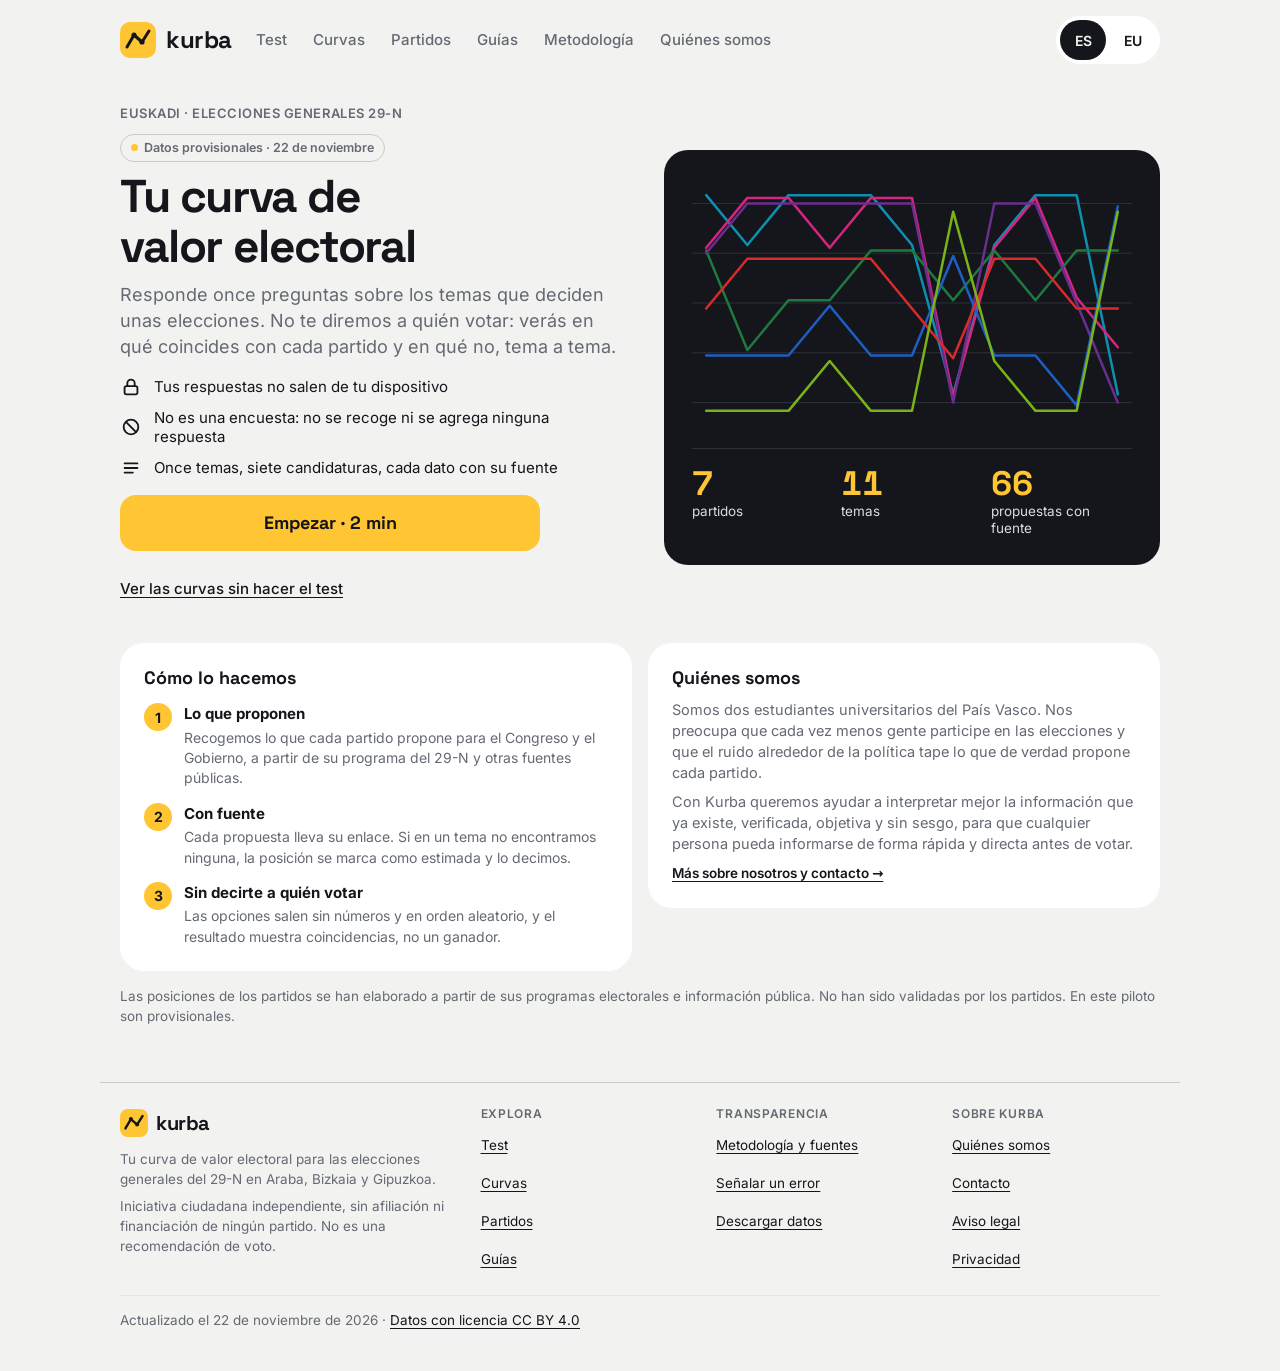
==== commit ffda6859: "Personas: el BOE como fuente de las candidaturas - Las 22 candidaturas de las fichas remiten al BOE " ====
--- a/index.html
+++ b/index.html
@@ -37,9 +37,9 @@
   <link rel="stylesheet" href="css/kurba.css?v=174e59ca">
   <script src="js/cercania.js?v=081e1627" defer></script>
   <script src="js/analitica.js?v=e846000b" defer></script>
-  <script src="js/datos.js?v=4ed34e4f" defer></script>
+  <script src="js/datos.js?v=020ca592" defer></script>
   <script src="js/paginas.js?v=2be4157f" defer></script>
-  <script src="js/app.js?v=11a59573" defer></script>
+  <script src="js/app.js?v=6f80abe4" defer></script>
 </head>
 <body>
 <a class="skip" href="#contenido" data-t="skip">Saltar al contenido</a>
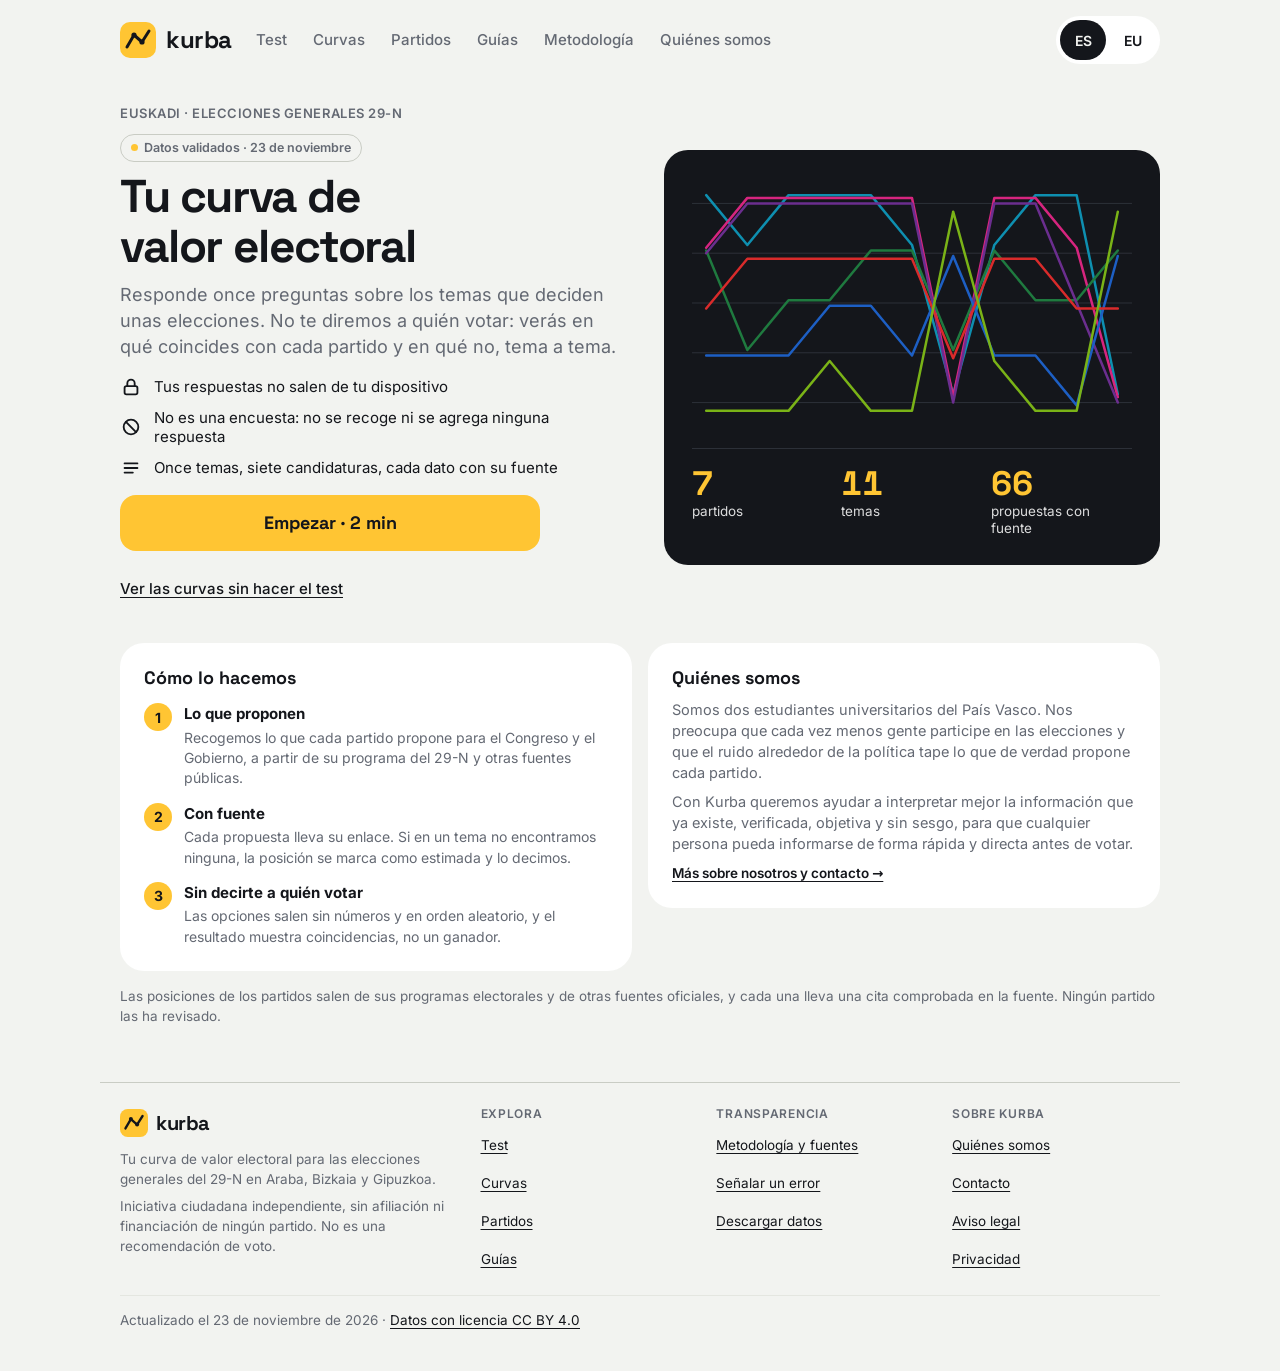
==== commit f0d84bd3: "Validar 76 de 77 posiciones con cita en la fuente oficial (#34) - Metodología: basta una firma para " ====
--- a/index.html
+++ b/index.html
@@ -34,12 +34,13 @@
   <script type="application/ld+json">{"@context":"https://schema.org","@graph":[{"@type":"Organization","@id":"https://www.kurba29n.com/#organizacion","name":"Kurba","url":"https://www.kurba29n.com/","logo":{"@type":"ImageObject","url":"https://www.kurba29n.com/assets/icon-512.png","width":512,"height":512},"email":"contacto@kurba29n.com","nonprofitStatus":"Nonprofit","description":"Iniciativa ciudadana independiente y sin ánimo de lucro, sin afiliación ni financiación de ningún partido, que muestra qué propone cada candidatura en Euskadi a las elecciones generales del 29 de noviembre de 2026, tema a tema y con su fuente."},{"@type":"WebSite","@id":"https://www.kurba29n.com/#web","url":"https://www.kurba29n.com/","name":"Kurba · Tu curva de valor electoral","inLanguage":["es","eu"],"publisher":{"@id":"https://www.kurba29n.com/#organizacion"}},{"@type":"WebApplication","@id":"https://www.kurba29n.com/#herramienta","name":"Kurba · Tu curva de valor electoral","url":"https://www.kurba29n.com/","applicationCategory":"ReferenceApplication","operatingSystem":"Web","inLanguage":["es","eu"],"isAccessibleForFree":true,"offers":{"@type":"Offer","price":"0","priceCurrency":"EUR"},"description":"Responde 11 preguntas y compara tu curva con la de los 7 partidos que se presentan en Araba, Bizkaia y Gipuzkoa a las generales del 29-N. No es una recomendación de voto: las respuestas no salen de tu dispositivo.","publisher":{"@id":"https://www.kurba29n.com/#organizacion"}},{"@type":"Dataset","@id":"https://www.kurba29n.com/#datos","name":"Posiciones y propuestas de los partidos en Euskadi · elecciones generales del 29-N de 2026","description":"Posición de 7 candidaturas en 11 temas (escala de 1 a 5) y propuestas concretas con su fuente, para las circunscripciones de Araba, Bizkaia y Gipuzkoa.","url":"https://www.kurba29n.com/metodologia/","license":"https://creativecommons.org/licenses/by/4.0/","isAccessibleForFree":true,"creator":{"@id":"https://www.kurba29n.com/#organizacion"},"inLanguage":"es","temporalCoverage":"2026-11","spatialCoverage":{"@type":"Place","name":"Araba, Bizkaia y Gipuzkoa"},"distribution":[{"@type":"DataDownload","encodingFormat":"text/csv","contentUrl":"https://www.kurba29n.com/data/codificacion.csv","name":"Posiciones por partido y tema"},{"@type":"DataDownload","encodingFormat":"text/csv","contentUrl":"https://www.kurba29n.com/data/propuestas.csv","name":"Propuestas con fuente"},{"@type":"DataDownload","encodingFormat":"application/json","contentUrl":"https://www.kurba29n.com/data/temas.json","name":"Temas y opciones"}]}]}</script>
   <link rel="preload" href="assets/fonts/inter-latin-wght.woff2" as="font" type="font/woff2" crossorigin>
   <link rel="preload" href="assets/fonts/space-grotesk-latin-700-normal.woff2" as="font" type="font/woff2" crossorigin>
-  <link rel="stylesheet" href="css/kurba.css?v=174e59ca">
+  <link rel="stylesheet" href="css/kurba.css?v=fe94c45a">
   <script src="js/cercania.js?v=081e1627" defer></script>
-  <script src="js/analitica.js?v=e846000b" defer></script>
-  <script src="js/datos.js?v=020ca592" defer></script>
-  <script src="js/paginas.js?v=2be4157f" defer></script>
-  <script src="js/app.js?v=6f80abe4" defer></script>
+  <script src="js/reto.js?v=c74b8d4f" defer></script>
+  <script src="js/analitica.js?v=a3a74498" defer></script>
+  <script src="js/datos.js?v=c4486a75" defer></script>
+  <script src="js/paginas.js?v=98149157" defer></script>
+  <script src="js/app.js?v=36749bd5" defer></script>
 </head>
 <body>
 <a class="skip" href="#contenido" data-t="skip">Saltar al contenido</a>
@@ -85,7 +86,7 @@
 <div class="start-txt stack">
   <div class="stack" style="gap:10px">
     <p class="kicker" data-t="k_start">Euskadi · Elecciones generales 29-N</p>
-    <a class="estado" href="#/metodologia" data-t="estado">Datos provisionales · 22 de noviembre</a>
+    <a class="estado" href="#/metodologia" data-t="estado">Datos validados · 23 de noviembre</a>
     <h1 data-t="title">Tu curva de valor electoral</h1>
     <p class="lead" data-t="lead">Responde once preguntas sobre los temas que deciden unas elecciones. No te diremos a quién votar: verás en qué coincides con cada partido y en qué no, tema a tema.</p>
   </div>
@@ -113,7 +114,7 @@
     <a href="#/quienes-somos" class="small" data-t="who_more">Más sobre nosotros y contacto →</a>
   </div>
 </div>
-  <p class="small" data-t="disc">Las posiciones de los partidos se han elaborado a partir de sus programas electorales e información pública. No han sido validadas por los partidos. En este piloto son provisionales.</p>
+  <p class="small" data-t="disc">Las posiciones de los partidos salen de sus programas electorales y de otras fuentes oficiales, y cada una lleva una cita comprobada en la fuente. Ningún partido las ha revisado.</p>
 </section>
 
 <!-- PREGUNTA -->
@@ -176,6 +177,15 @@
       <h1 style="font-size:28px" data-t="res_h">Tu resultado</h1>
       <p class="lead" id="r-lead" style="font-size:15px"></p>
     </div>
+    <div class="card stack" id="rc-card" style="gap:10px" hidden>
+      <h3 data-t="rc_h">Tú y la otra persona</h3>
+      <p class="small" id="rc-sum"></p>
+      <div class="rc-key small" aria-hidden="true"><span id="rc-k-you"></span><span id="rc-k-otra"></span></div>
+      <svg id="rc-chart" role="img" aria-labelledby="rc-sum"></svg>
+      <div class="sep" id="rc-rows"></div>
+      <p class="small" id="rc-nota"></p>
+      <div class="actions"><button class="ghost" id="rc-forget" data-t="rc_forget">Olvidar este resultado compartido</button></div>
+    </div>
     <div class="card stack" id="rank-card" style="gap:4px">
       <h3 data-t="rank_h">Cercanía con cada partido</h3>
       <p class="small" style="margin-bottom:6px" data-t="rank_s">Lo habitual es coincidir en parte con varios. Toca uno para ver su ficha.</p>
@@ -192,6 +202,20 @@
     </div>
     <button class="btn acc" id="to-curves" data-t="to_cur">Ver las curvas</button>
     <button class="btn" id="to-cmp" data-t="to_cmp">Comparar dos partidos</button>
+    <div class="card stack" id="rt-card" style="gap:10px">
+      <h3 data-t="rt_h">Compárate con otra persona</h3>
+      <p class="small" data-t="rt_s">Crea un enlace para que alguien haga el test y vea vuestras dos curvas juntas y en qué temas coincidís.</p>
+      <button class="btn line" id="rt-go" aria-expanded="false" aria-controls="rt-aviso" data-t="rt_go">Compárate conmigo</button>
+      <div class="rt-aviso stack" id="rt-aviso" style="gap:10px" hidden>
+        <p class="small" data-t="rt_aviso">El enlace incluye tu respuesta y la importancia que diste a cada tema: quien lo tenga podrá verlas. No incluye tu nombre ni tus partidos más cercanos, y no se guarda en ningún servidor.</p>
+        <div class="actions"><button class="btn acc rt-crear" id="rt-ok" data-t="rt_ok">Crear el enlace</button><button class="ghost" id="rt-no" data-t="rt_no">Cancelar</button></div>
+      </div>
+      <div class="rt-link stack" id="rt-link" style="gap:10px" hidden>
+        <label class="small" for="rt-url" data-t="rt_url">Tu enlace para compararos</label>
+        <input id="rt-url" class="rt-url" type="text" readonly>
+        <div class="actions"><button class="ghost" id="rt-share" data-t="rt_share" hidden>Compartir</button><button class="ghost" id="rt-copy" data-t="rt_copy">Copiar enlace</button><a class="ghost" id="rt-wa" href="#" target="_blank" rel="noopener" data-t="rt_wa">WhatsApp</a><span class="small" id="rt-st" role="status"></span></div>
+      </div>
+    </div>
     <div class="card stack" id="sh-card" style="gap:10px">
       <h3 data-t="sh_h">Comparte tu curva</h3>
       <p class="small" data-t="sh_s">Mantén pulsada la imagen para guardarla o compartirla. Solo incluye tu curva: ni partidos ni porcentajes.</p>
@@ -258,6 +282,7 @@
       <nav class="list others" id="others" aria-label="Fichas del resto de partidos" data-ta="a_rest"></nav>
     </div>
     </div>
+    <div class="stack" style="gap:10px" id="f-otras"></div>
     <div class="card stack" id="cmp" style="gap:12px">
       <h3 data-t="cmp_h">Compara dos partidos</h3>
       <p class="small" style="font-size:14px" data-t="cmp_s">Elige dos y mira en qué temas proponen lo mismo y en cuáles no.</p>
@@ -312,6 +337,22 @@
     </ul>
   </div>
   <div class="links"><a href="#/metodologia" data-t="f_met">Metodología y fuentes</a><a href="#/aviso-legal" data-t="f_legal">Aviso legal</a><a href="#/privacidad" data-t="f_priv">Privacidad</a></div>
+</section>
+<!-- RETO RECIBIDO (#/reto/<código>) -->
+<section id="s-reto" class="stack" hidden>
+  <p class="kicker" data-t="ri_k">Compárate conmigo</p>
+  <h1 style="font-size:28px" id="ri-h"></h1>
+  <div class="stack" id="ri-ok">
+    <p class="lead" data-t="ri_s">Haz el test y verás vuestras dos curvas juntas y en qué temas coincidís.</p>
+    <p class="small" data-t="ri_n">No verás sus partidos más cercanos ni ningún porcentaje suyo. Su curva solo está en esta pestaña y tus respuestas no salen de tu dispositivo.</p>
+    <button class="btn acc" id="ri-test" data-t="ex_go">Hacer el test · 2 min</button>
+    <button class="btn line" id="ri-ver" data-t="ri_ver" hidden>Ver la comparación</button>
+    <div class="actions"><button class="ghost" id="ri-forget" data-t="rc_forget">Olvidar este resultado compartido</button></div>
+  </div>
+  <div class="stack" id="ri-bad" hidden>
+    <p class="lead" data-t="ri_bad">Puede que esté incompleto, que sea de una versión anterior de Kurba o que ya hayas olvidado el resultado compartido. Pide que te lo vuelvan a enviar o haz el test.</p>
+    <a class="btn acc" href="#/test" data-t="ex_go">Hacer el test · 2 min</a>
+  </div>
 </section>
 <!-- NO ENCONTRADA -->
 <section id="s-404" class="stack" hidden>
--- a/css/kurba.css
+++ b/css/kurba.css
@@ -238,6 +238,18 @@
 .sr-only{position:absolute;width:1px;height:1px;padding:0;margin:-1px;overflow:hidden;clip:rect(0,0,0,0);white-space:nowrap;border:0}
 [tabindex="-1"]:focus{outline:none}
 #shareimg:not([src]){display:none}
+/* Otras candidaturas (sin curva) */
+.oc-chips{display:flex;flex-wrap:wrap;gap:6px;margin-top:6px}
+.ppl .oc-chip{display:inline-flex;align-items:center;min-height:32px;padding:0 10px;border:1px solid var(--line);border-radius:999px;color:var(--ink);text-decoration:none;font-size:13px;white-space:nowrap}
+.oc-cuentas{margin:0;padding-left:18px;display:flex;flex-direction:column;gap:4px}
+/* «Compárate conmigo» */
+a.ghost{display:inline-flex;align-items:center;color:var(--ink);text-decoration:none}
+.rt-aviso{background:var(--bg);border-radius:16px;padding:14px}
+.rt-aviso .btn{width:auto;height:44px;padding:0 18px;font-size:16px}
+.rt-url{width:100%;min-width:0;min-height:44px;border-radius:12px;border:1.5px solid var(--line);background:var(--bg);color:var(--ink);font:500 14px Inter,system-ui,sans-serif;padding:0 12px}
+#rc-chart{width:100%;display:block}
+.rc-key{display:flex;flex-wrap:wrap;gap:6px 16px}
+.rc-key span{display:inline-flex;align-items:center;gap:6px}
 .cargando-datos #go,.cargando-datos #explore{opacity:.5;pointer-events:none}
 .error-carga{background:var(--surface);border-radius:18px;padding:16px;border:1.5px dashed var(--ink-2)}
 noscript .card{margin-top:16px}
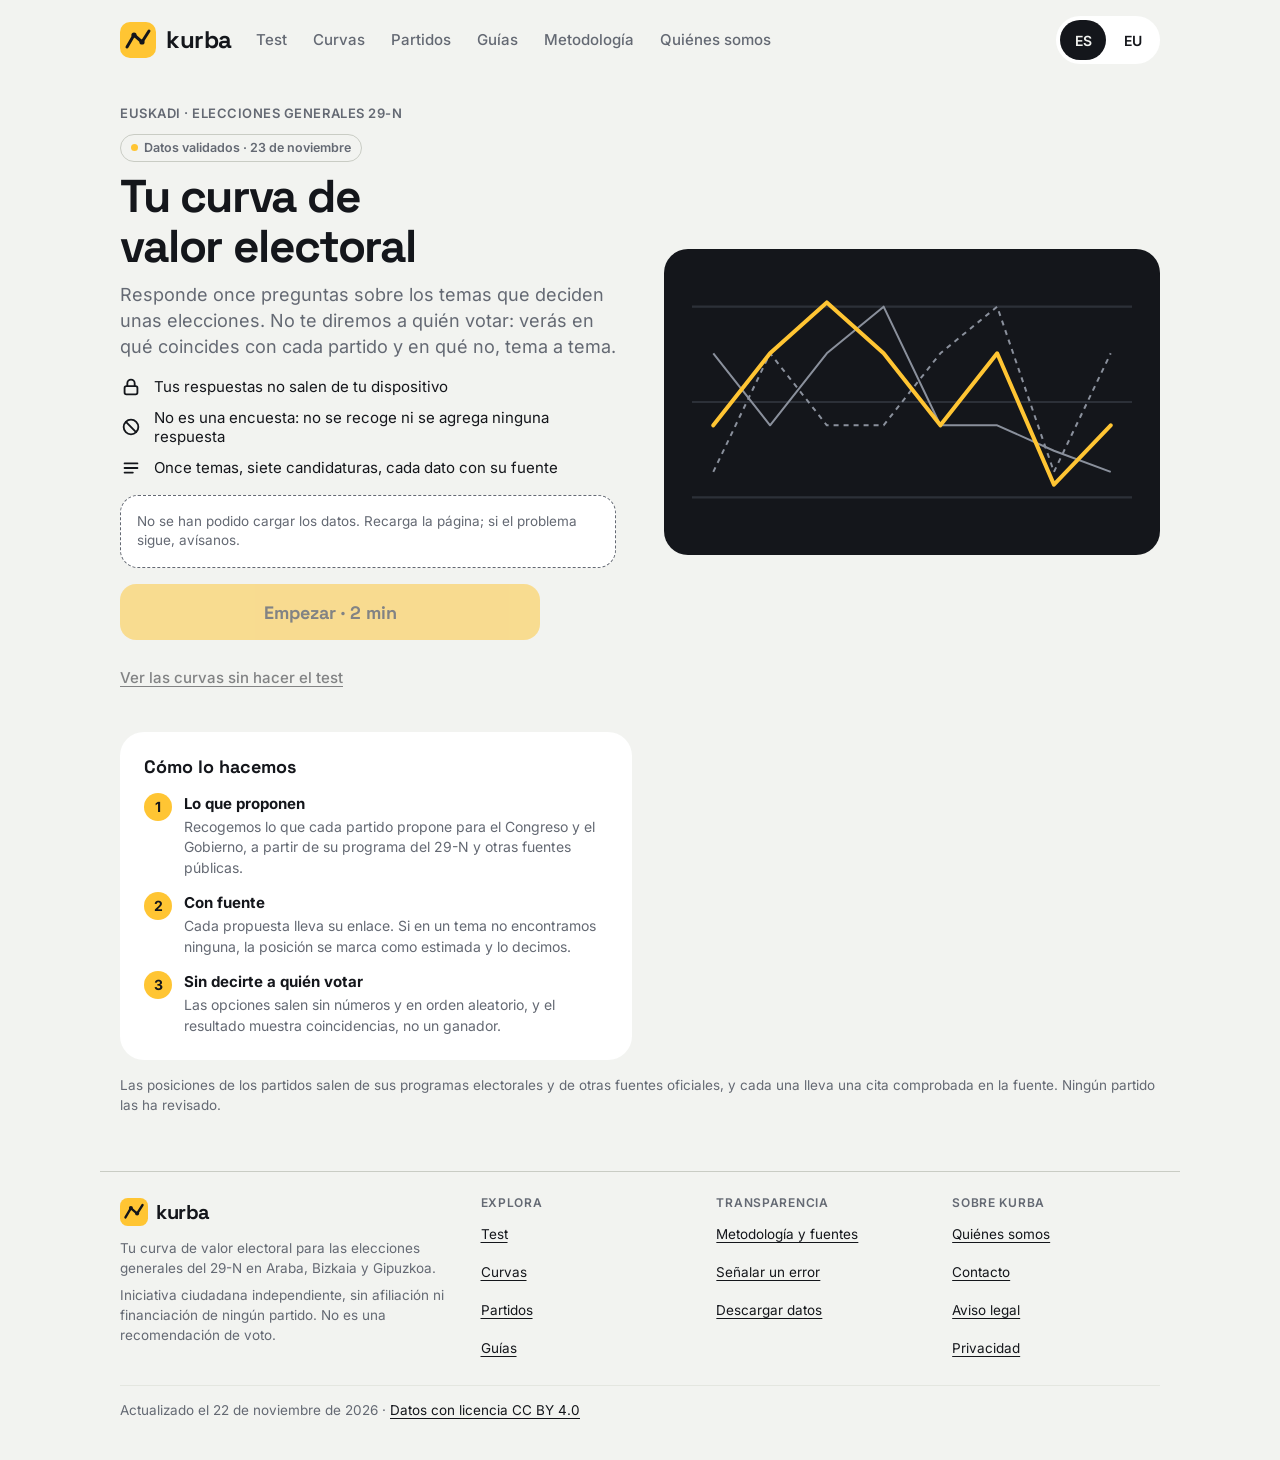
==== commit 28ec1339: "Validar 76 de 77 posiciones con cita en la fuente oficial (#34) - Metodología: basta una firma para " ====
--- a/index.html
+++ b/index.html
@@ -34,13 +34,12 @@
   <script type="application/ld+json">{"@context":"https://schema.org","@graph":[{"@type":"Organization","@id":"https://www.kurba29n.com/#organizacion","name":"Kurba","url":"https://www.kurba29n.com/","logo":{"@type":"ImageObject","url":"https://www.kurba29n.com/assets/icon-512.png","width":512,"height":512},"email":"contacto@kurba29n.com","nonprofitStatus":"Nonprofit","description":"Iniciativa ciudadana independiente y sin ánimo de lucro, sin afiliación ni financiación de ningún partido, que muestra qué propone cada candidatura en Euskadi a las elecciones generales del 29 de noviembre de 2026, tema a tema y con su fuente."},{"@type":"WebSite","@id":"https://www.kurba29n.com/#web","url":"https://www.kurba29n.com/","name":"Kurba · Tu curva de valor electoral","inLanguage":["es","eu"],"publisher":{"@id":"https://www.kurba29n.com/#organizacion"}},{"@type":"WebApplication","@id":"https://www.kurba29n.com/#herramienta","name":"Kurba · Tu curva de valor electoral","url":"https://www.kurba29n.com/","applicationCategory":"ReferenceApplication","operatingSystem":"Web","inLanguage":["es","eu"],"isAccessibleForFree":true,"offers":{"@type":"Offer","price":"0","priceCurrency":"EUR"},"description":"Responde 11 preguntas y compara tu curva con la de los 7 partidos que se presentan en Araba, Bizkaia y Gipuzkoa a las generales del 29-N. No es una recomendación de voto: las respuestas no salen de tu dispositivo.","publisher":{"@id":"https://www.kurba29n.com/#organizacion"}},{"@type":"Dataset","@id":"https://www.kurba29n.com/#datos","name":"Posiciones y propuestas de los partidos en Euskadi · elecciones generales del 29-N de 2026","description":"Posición de 7 candidaturas en 11 temas (escala de 1 a 5) y propuestas concretas con su fuente, para las circunscripciones de Araba, Bizkaia y Gipuzkoa.","url":"https://www.kurba29n.com/metodologia/","license":"https://creativecommons.org/licenses/by/4.0/","isAccessibleForFree":true,"creator":{"@id":"https://www.kurba29n.com/#organizacion"},"inLanguage":"es","temporalCoverage":"2026-11","spatialCoverage":{"@type":"Place","name":"Araba, Bizkaia y Gipuzkoa"},"distribution":[{"@type":"DataDownload","encodingFormat":"text/csv","contentUrl":"https://www.kurba29n.com/data/codificacion.csv","name":"Posiciones por partido y tema"},{"@type":"DataDownload","encodingFormat":"text/csv","contentUrl":"https://www.kurba29n.com/data/propuestas.csv","name":"Propuestas con fuente"},{"@type":"DataDownload","encodingFormat":"application/json","contentUrl":"https://www.kurba29n.com/data/temas.json","name":"Temas y opciones"}]}]}</script>
   <link rel="preload" href="assets/fonts/inter-latin-wght.woff2" as="font" type="font/woff2" crossorigin>
   <link rel="preload" href="assets/fonts/space-grotesk-latin-700-normal.woff2" as="font" type="font/woff2" crossorigin>
-  <link rel="stylesheet" href="css/kurba.css?v=fe94c45a">
+  <link rel="stylesheet" href="css/kurba.css?v=174e59ca">
   <script src="js/cercania.js?v=081e1627" defer></script>
-  <script src="js/reto.js?v=c74b8d4f" defer></script>
-  <script src="js/analitica.js?v=a3a74498" defer></script>
-  <script src="js/datos.js?v=c4486a75" defer></script>
-  <script src="js/paginas.js?v=98149157" defer></script>
-  <script src="js/app.js?v=36749bd5" defer></script>
+  <script src="js/analitica.js?v=e846000b" defer></script>
+  <script src="js/datos.js?v=020ca592" defer></script>
+  <script src="js/paginas.js?v=71c9e6cf" defer></script>
+  <script src="js/app.js?v=6f80abe4" defer></script>
 </head>
 <body>
 <a class="skip" href="#contenido" data-t="skip">Saltar al contenido</a>
@@ -177,15 +176,6 @@
       <h1 style="font-size:28px" data-t="res_h">Tu resultado</h1>
       <p class="lead" id="r-lead" style="font-size:15px"></p>
     </div>
-    <div class="card stack" id="rc-card" style="gap:10px" hidden>
-      <h3 data-t="rc_h">Tú y la otra persona</h3>
-      <p class="small" id="rc-sum"></p>
-      <div class="rc-key small" aria-hidden="true"><span id="rc-k-you"></span><span id="rc-k-otra"></span></div>
-      <svg id="rc-chart" role="img" aria-labelledby="rc-sum"></svg>
-      <div class="sep" id="rc-rows"></div>
-      <p class="small" id="rc-nota"></p>
-      <div class="actions"><button class="ghost" id="rc-forget" data-t="rc_forget">Olvidar este resultado compartido</button></div>
-    </div>
     <div class="card stack" id="rank-card" style="gap:4px">
       <h3 data-t="rank_h">Cercanía con cada partido</h3>
       <p class="small" style="margin-bottom:6px" data-t="rank_s">Lo habitual es coincidir en parte con varios. Toca uno para ver su ficha.</p>
@@ -202,20 +192,6 @@
     </div>
     <button class="btn acc" id="to-curves" data-t="to_cur">Ver las curvas</button>
     <button class="btn" id="to-cmp" data-t="to_cmp">Comparar dos partidos</button>
-    <div class="card stack" id="rt-card" style="gap:10px">
-      <h3 data-t="rt_h">Compárate con otra persona</h3>
-      <p class="small" data-t="rt_s">Crea un enlace para que alguien haga el test y vea vuestras dos curvas juntas y en qué temas coincidís.</p>
-      <button class="btn line" id="rt-go" aria-expanded="false" aria-controls="rt-aviso" data-t="rt_go">Compárate conmigo</button>
-      <div class="rt-aviso stack" id="rt-aviso" style="gap:10px" hidden>
-        <p class="small" data-t="rt_aviso">El enlace incluye tu respuesta y la importancia que diste a cada tema: quien lo tenga podrá verlas. No incluye tu nombre ni tus partidos más cercanos, y no se guarda en ningún servidor.</p>
-        <div class="actions"><button class="btn acc rt-crear" id="rt-ok" data-t="rt_ok">Crear el enlace</button><button class="ghost" id="rt-no" data-t="rt_no">Cancelar</button></div>
-      </div>
-      <div class="rt-link stack" id="rt-link" style="gap:10px" hidden>
-        <label class="small" for="rt-url" data-t="rt_url">Tu enlace para compararos</label>
-        <input id="rt-url" class="rt-url" type="text" readonly>
-        <div class="actions"><button class="ghost" id="rt-share" data-t="rt_share" hidden>Compartir</button><button class="ghost" id="rt-copy" data-t="rt_copy">Copiar enlace</button><a class="ghost" id="rt-wa" href="#" target="_blank" rel="noopener" data-t="rt_wa">WhatsApp</a><span class="small" id="rt-st" role="status"></span></div>
-      </div>
-    </div>
     <div class="card stack" id="sh-card" style="gap:10px">
       <h3 data-t="sh_h">Comparte tu curva</h3>
       <p class="small" data-t="sh_s">Mantén pulsada la imagen para guardarla o compartirla. Solo incluye tu curva: ni partidos ni porcentajes.</p>
@@ -282,7 +258,6 @@
       <nav class="list others" id="others" aria-label="Fichas del resto de partidos" data-ta="a_rest"></nav>
     </div>
     </div>
-    <div class="stack" style="gap:10px" id="f-otras"></div>
     <div class="card stack" id="cmp" style="gap:12px">
       <h3 data-t="cmp_h">Compara dos partidos</h3>
       <p class="small" style="font-size:14px" data-t="cmp_s">Elige dos y mira en qué temas proponen lo mismo y en cuáles no.</p>
@@ -337,22 +312,6 @@
     </ul>
   </div>
   <div class="links"><a href="#/metodologia" data-t="f_met">Metodología y fuentes</a><a href="#/aviso-legal" data-t="f_legal">Aviso legal</a><a href="#/privacidad" data-t="f_priv">Privacidad</a></div>
-</section>
-<!-- RETO RECIBIDO (#/reto/<código>) -->
-<section id="s-reto" class="stack" hidden>
-  <p class="kicker" data-t="ri_k">Compárate conmigo</p>
-  <h1 style="font-size:28px" id="ri-h"></h1>
-  <div class="stack" id="ri-ok">
-    <p class="lead" data-t="ri_s">Haz el test y verás vuestras dos curvas juntas y en qué temas coincidís.</p>
-    <p class="small" data-t="ri_n">No verás sus partidos más cercanos ni ningún porcentaje suyo. Su curva solo está en esta pestaña y tus respuestas no salen de tu dispositivo.</p>
-    <button class="btn acc" id="ri-test" data-t="ex_go">Hacer el test · 2 min</button>
-    <button class="btn line" id="ri-ver" data-t="ri_ver" hidden>Ver la comparación</button>
-    <div class="actions"><button class="ghost" id="ri-forget" data-t="rc_forget">Olvidar este resultado compartido</button></div>
-  </div>
-  <div class="stack" id="ri-bad" hidden>
-    <p class="lead" data-t="ri_bad">Puede que esté incompleto, que sea de una versión anterior de Kurba o que ya hayas olvidado el resultado compartido. Pide que te lo vuelvan a enviar o haz el test.</p>
-    <a class="btn acc" href="#/test" data-t="ex_go">Hacer el test · 2 min</a>
-  </div>
 </section>
 <!-- NO ENCONTRADA -->
 <section id="s-404" class="stack" hidden>
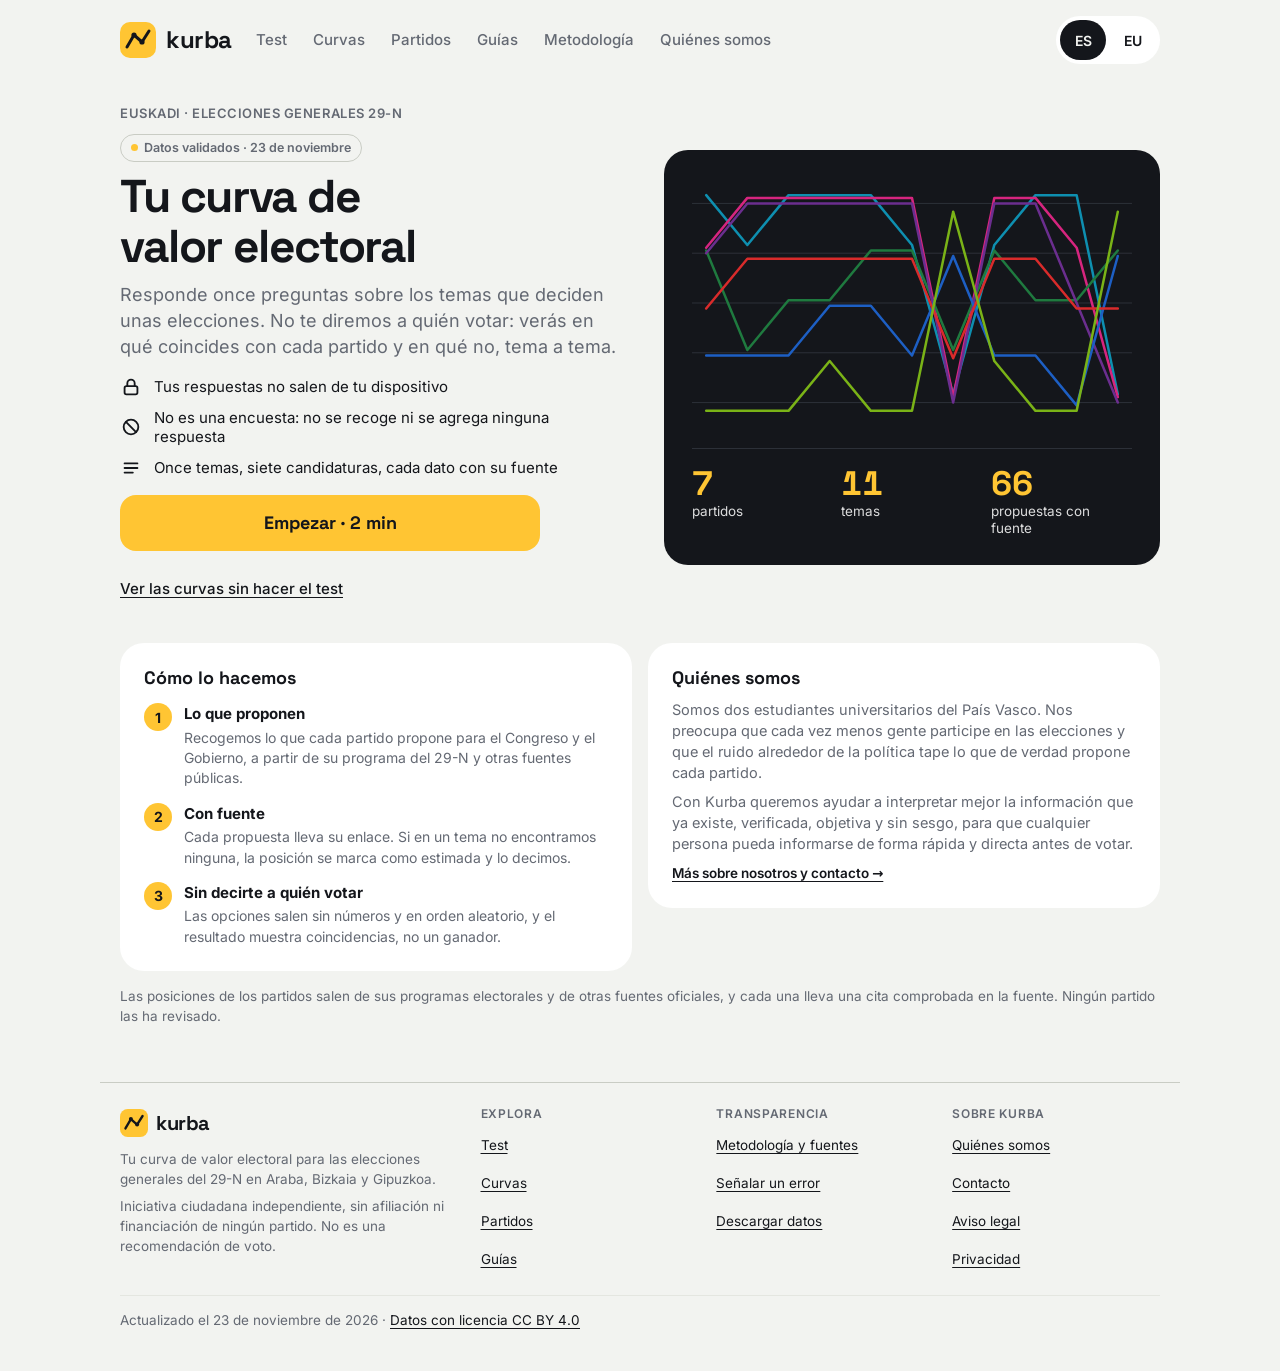
==== commit 93295fc0: "Merge pull request #55 from transponder/claude/compassionate-einstein-vecww7" ====
--- a/index.html
+++ b/index.html
@@ -34,12 +34,13 @@
   <script type="application/ld+json">{"@context":"https://schema.org","@graph":[{"@type":"Organization","@id":"https://www.kurba29n.com/#organizacion","name":"Kurba","url":"https://www.kurba29n.com/","logo":{"@type":"ImageObject","url":"https://www.kurba29n.com/assets/icon-512.png","width":512,"height":512},"email":"contacto@kurba29n.com","nonprofitStatus":"Nonprofit","description":"Iniciativa ciudadana independiente y sin ánimo de lucro, sin afiliación ni financiación de ningún partido, que muestra qué propone cada candidatura en Euskadi a las elecciones generales del 29 de noviembre de 2026, tema a tema y con su fuente."},{"@type":"WebSite","@id":"https://www.kurba29n.com/#web","url":"https://www.kurba29n.com/","name":"Kurba · Tu curva de valor electoral","inLanguage":["es","eu"],"publisher":{"@id":"https://www.kurba29n.com/#organizacion"}},{"@type":"WebApplication","@id":"https://www.kurba29n.com/#herramienta","name":"Kurba · Tu curva de valor electoral","url":"https://www.kurba29n.com/","applicationCategory":"ReferenceApplication","operatingSystem":"Web","inLanguage":["es","eu"],"isAccessibleForFree":true,"offers":{"@type":"Offer","price":"0","priceCurrency":"EUR"},"description":"Responde 11 preguntas y compara tu curva con la de los 7 partidos que se presentan en Araba, Bizkaia y Gipuzkoa a las generales del 29-N. No es una recomendación de voto: las respuestas no salen de tu dispositivo.","publisher":{"@id":"https://www.kurba29n.com/#organizacion"}},{"@type":"Dataset","@id":"https://www.kurba29n.com/#datos","name":"Posiciones y propuestas de los partidos en Euskadi · elecciones generales del 29-N de 2026","description":"Posición de 7 candidaturas en 11 temas (escala de 1 a 5) y propuestas concretas con su fuente, para las circunscripciones de Araba, Bizkaia y Gipuzkoa.","url":"https://www.kurba29n.com/metodologia/","license":"https://creativecommons.org/licenses/by/4.0/","isAccessibleForFree":true,"creator":{"@id":"https://www.kurba29n.com/#organizacion"},"inLanguage":"es","temporalCoverage":"2026-11","spatialCoverage":{"@type":"Place","name":"Araba, Bizkaia y Gipuzkoa"},"distribution":[{"@type":"DataDownload","encodingFormat":"text/csv","contentUrl":"https://www.kurba29n.com/data/codificacion.csv","name":"Posiciones por partido y tema"},{"@type":"DataDownload","encodingFormat":"text/csv","contentUrl":"https://www.kurba29n.com/data/propuestas.csv","name":"Propuestas con fuente"},{"@type":"DataDownload","encodingFormat":"application/json","contentUrl":"https://www.kurba29n.com/data/temas.json","name":"Temas y opciones"}]}]}</script>
   <link rel="preload" href="assets/fonts/inter-latin-wght.woff2" as="font" type="font/woff2" crossorigin>
   <link rel="preload" href="assets/fonts/space-grotesk-latin-700-normal.woff2" as="font" type="font/woff2" crossorigin>
-  <link rel="stylesheet" href="css/kurba.css?v=174e59ca">
+  <link rel="stylesheet" href="css/kurba.css?v=fe94c45a">
   <script src="js/cercania.js?v=081e1627" defer></script>
-  <script src="js/analitica.js?v=e846000b" defer></script>
-  <script src="js/datos.js?v=020ca592" defer></script>
-  <script src="js/paginas.js?v=71c9e6cf" defer></script>
-  <script src="js/app.js?v=6f80abe4" defer></script>
+  <script src="js/reto.js?v=c74b8d4f" defer></script>
+  <script src="js/analitica.js?v=a3a74498" defer></script>
+  <script src="js/datos.js?v=c4486a75" defer></script>
+  <script src="js/paginas.js?v=98149157" defer></script>
+  <script src="js/app.js?v=36749bd5" defer></script>
 </head>
 <body>
 <a class="skip" href="#contenido" data-t="skip">Saltar al contenido</a>
@@ -176,6 +177,15 @@
       <h1 style="font-size:28px" data-t="res_h">Tu resultado</h1>
       <p class="lead" id="r-lead" style="font-size:15px"></p>
     </div>
+    <div class="card stack" id="rc-card" style="gap:10px" hidden>
+      <h3 data-t="rc_h">Tú y la otra persona</h3>
+      <p class="small" id="rc-sum"></p>
+      <div class="rc-key small" aria-hidden="true"><span id="rc-k-you"></span><span id="rc-k-otra"></span></div>
+      <svg id="rc-chart" role="img" aria-labelledby="rc-sum"></svg>
+      <div class="sep" id="rc-rows"></div>
+      <p class="small" id="rc-nota"></p>
+      <div class="actions"><button class="ghost" id="rc-forget" data-t="rc_forget">Olvidar este resultado compartido</button></div>
+    </div>
     <div class="card stack" id="rank-card" style="gap:4px">
       <h3 data-t="rank_h">Cercanía con cada partido</h3>
       <p class="small" style="margin-bottom:6px" data-t="rank_s">Lo habitual es coincidir en parte con varios. Toca uno para ver su ficha.</p>
@@ -192,6 +202,20 @@
     </div>
     <button class="btn acc" id="to-curves" data-t="to_cur">Ver las curvas</button>
     <button class="btn" id="to-cmp" data-t="to_cmp">Comparar dos partidos</button>
+    <div class="card stack" id="rt-card" style="gap:10px">
+      <h3 data-t="rt_h">Compárate con otra persona</h3>
+      <p class="small" data-t="rt_s">Crea un enlace para que alguien haga el test y vea vuestras dos curvas juntas y en qué temas coincidís.</p>
+      <button class="btn line" id="rt-go" aria-expanded="false" aria-controls="rt-aviso" data-t="rt_go">Compárate conmigo</button>
+      <div class="rt-aviso stack" id="rt-aviso" style="gap:10px" hidden>
+        <p class="small" data-t="rt_aviso">El enlace incluye tu respuesta y la importancia que diste a cada tema: quien lo tenga podrá verlas. No incluye tu nombre ni tus partidos más cercanos, y no se guarda en ningún servidor.</p>
+        <div class="actions"><button class="btn acc rt-crear" id="rt-ok" data-t="rt_ok">Crear el enlace</button><button class="ghost" id="rt-no" data-t="rt_no">Cancelar</button></div>
+      </div>
+      <div class="rt-link stack" id="rt-link" style="gap:10px" hidden>
+        <label class="small" for="rt-url" data-t="rt_url">Tu enlace para compararos</label>
+        <input id="rt-url" class="rt-url" type="text" readonly>
+        <div class="actions"><button class="ghost" id="rt-share" data-t="rt_share" hidden>Compartir</button><button class="ghost" id="rt-copy" data-t="rt_copy">Copiar enlace</button><a class="ghost" id="rt-wa" href="#" target="_blank" rel="noopener" data-t="rt_wa">WhatsApp</a><span class="small" id="rt-st" role="status"></span></div>
+      </div>
+    </div>
     <div class="card stack" id="sh-card" style="gap:10px">
       <h3 data-t="sh_h">Comparte tu curva</h3>
       <p class="small" data-t="sh_s">Mantén pulsada la imagen para guardarla o compartirla. Solo incluye tu curva: ni partidos ni porcentajes.</p>
@@ -258,6 +282,7 @@
       <nav class="list others" id="others" aria-label="Fichas del resto de partidos" data-ta="a_rest"></nav>
     </div>
     </div>
+    <div class="stack" style="gap:10px" id="f-otras"></div>
     <div class="card stack" id="cmp" style="gap:12px">
       <h3 data-t="cmp_h">Compara dos partidos</h3>
       <p class="small" style="font-size:14px" data-t="cmp_s">Elige dos y mira en qué temas proponen lo mismo y en cuáles no.</p>
@@ -312,6 +337,22 @@
     </ul>
   </div>
   <div class="links"><a href="#/metodologia" data-t="f_met">Metodología y fuentes</a><a href="#/aviso-legal" data-t="f_legal">Aviso legal</a><a href="#/privacidad" data-t="f_priv">Privacidad</a></div>
+</section>
+<!-- RETO RECIBIDO (#/reto/<código>) -->
+<section id="s-reto" class="stack" hidden>
+  <p class="kicker" data-t="ri_k">Compárate conmigo</p>
+  <h1 style="font-size:28px" id="ri-h"></h1>
+  <div class="stack" id="ri-ok">
+    <p class="lead" data-t="ri_s">Haz el test y verás vuestras dos curvas juntas y en qué temas coincidís.</p>
+    <p class="small" data-t="ri_n">No verás sus partidos más cercanos ni ningún porcentaje suyo. Su curva solo está en esta pestaña y tus respuestas no salen de tu dispositivo.</p>
+    <button class="btn acc" id="ri-test" data-t="ex_go">Hacer el test · 2 min</button>
+    <button class="btn line" id="ri-ver" data-t="ri_ver" hidden>Ver la comparación</button>
+    <div class="actions"><button class="ghost" id="ri-forget" data-t="rc_forget">Olvidar este resultado compartido</button></div>
+  </div>
+  <div class="stack" id="ri-bad" hidden>
+    <p class="lead" data-t="ri_bad">Puede que esté incompleto, que sea de una versión anterior de Kurba o que ya hayas olvidado el resultado compartido. Pide que te lo vuelvan a enviar o haz el test.</p>
+    <a class="btn acc" href="#/test" data-t="ex_go">Hacer el test · 2 min</a>
+  </div>
 </section>
 <!-- NO ENCONTRADA -->
 <section id="s-404" class="stack" hidden>
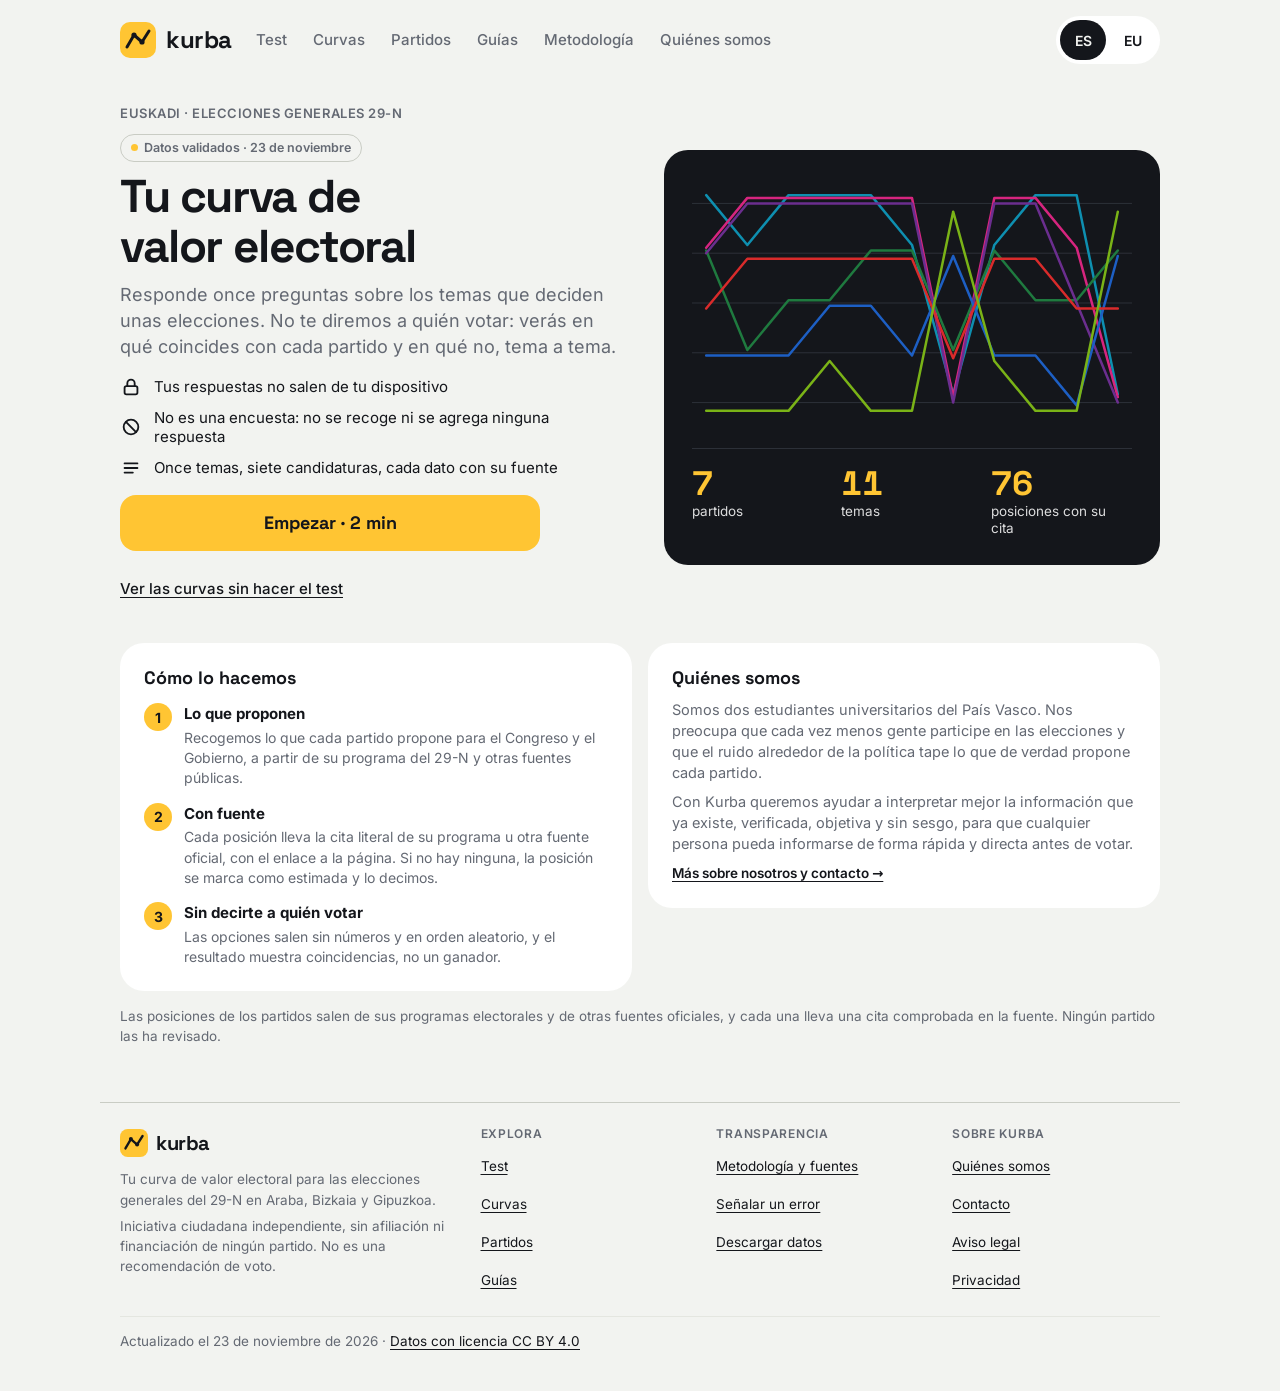
==== commit aeaed633: "Fichas: la cita que justifica cada posición, en su tema (#34) - Cada tema de la ficha del partido (a" ====
--- a/index.html
+++ b/index.html
@@ -34,13 +34,13 @@
   <script type="application/ld+json">{"@context":"https://schema.org","@graph":[{"@type":"Organization","@id":"https://www.kurba29n.com/#organizacion","name":"Kurba","url":"https://www.kurba29n.com/","logo":{"@type":"ImageObject","url":"https://www.kurba29n.com/assets/icon-512.png","width":512,"height":512},"email":"contacto@kurba29n.com","nonprofitStatus":"Nonprofit","description":"Iniciativa ciudadana independiente y sin ánimo de lucro, sin afiliación ni financiación de ningún partido, que muestra qué propone cada candidatura en Euskadi a las elecciones generales del 29 de noviembre de 2026, tema a tema y con su fuente."},{"@type":"WebSite","@id":"https://www.kurba29n.com/#web","url":"https://www.kurba29n.com/","name":"Kurba · Tu curva de valor electoral","inLanguage":["es","eu"],"publisher":{"@id":"https://www.kurba29n.com/#organizacion"}},{"@type":"WebApplication","@id":"https://www.kurba29n.com/#herramienta","name":"Kurba · Tu curva de valor electoral","url":"https://www.kurba29n.com/","applicationCategory":"ReferenceApplication","operatingSystem":"Web","inLanguage":["es","eu"],"isAccessibleForFree":true,"offers":{"@type":"Offer","price":"0","priceCurrency":"EUR"},"description":"Responde 11 preguntas y compara tu curva con la de los 7 partidos que se presentan en Araba, Bizkaia y Gipuzkoa a las generales del 29-N. No es una recomendación de voto: las respuestas no salen de tu dispositivo.","publisher":{"@id":"https://www.kurba29n.com/#organizacion"}},{"@type":"Dataset","@id":"https://www.kurba29n.com/#datos","name":"Posiciones y propuestas de los partidos en Euskadi · elecciones generales del 29-N de 2026","description":"Posición de 7 candidaturas en 11 temas (escala de 1 a 5) y propuestas concretas con su fuente, para las circunscripciones de Araba, Bizkaia y Gipuzkoa.","url":"https://www.kurba29n.com/metodologia/","license":"https://creativecommons.org/licenses/by/4.0/","isAccessibleForFree":true,"creator":{"@id":"https://www.kurba29n.com/#organizacion"},"inLanguage":"es","temporalCoverage":"2026-11","spatialCoverage":{"@type":"Place","name":"Araba, Bizkaia y Gipuzkoa"},"distribution":[{"@type":"DataDownload","encodingFormat":"text/csv","contentUrl":"https://www.kurba29n.com/data/codificacion.csv","name":"Posiciones por partido y tema"},{"@type":"DataDownload","encodingFormat":"text/csv","contentUrl":"https://www.kurba29n.com/data/propuestas.csv","name":"Propuestas con fuente"},{"@type":"DataDownload","encodingFormat":"application/json","contentUrl":"https://www.kurba29n.com/data/temas.json","name":"Temas y opciones"}]}]}</script>
   <link rel="preload" href="assets/fonts/inter-latin-wght.woff2" as="font" type="font/woff2" crossorigin>
   <link rel="preload" href="assets/fonts/space-grotesk-latin-700-normal.woff2" as="font" type="font/woff2" crossorigin>
-  <link rel="stylesheet" href="css/kurba.css?v=fe94c45a">
+  <link rel="stylesheet" href="css/kurba.css?v=68ebc9e5">
   <script src="js/cercania.js?v=081e1627" defer></script>
   <script src="js/reto.js?v=c74b8d4f" defer></script>
   <script src="js/analitica.js?v=a3a74498" defer></script>
-  <script src="js/datos.js?v=c4486a75" defer></script>
+  <script src="js/datos.js?v=01267a19" defer></script>
   <script src="js/paginas.js?v=98149157" defer></script>
-  <script src="js/app.js?v=36749bd5" defer></script>
+  <script src="js/app.js?v=475e16e6" defer></script>
 </head>
 <body>
 <a class="skip" href="#contenido" data-t="skip">Saltar al contenido</a>
@@ -80,7 +80,7 @@
     <figcaption class="cifras" id="cifras" hidden>
       <div><b id="c-part">7</b><span data-t="c_part">partidos</span></div>
       <div><b id="c-temas">11</b><span data-t="c_temas">temas</span></div>
-      <div><b id="c-props">65</b><span data-t="c_props">propuestas con fuente</span></div>
+      <div><b id="c-val">76</b><span data-t="c_val">posiciones con su cita</span></div>
     </figcaption>
   </figure>
 <div class="start-txt stack">
@@ -104,7 +104,7 @@
     <h3 data-t="how_h">Cómo lo hacemos</h3>
     <div class="how">
       <div><b class="n">1</b><strong data-t="how1_t">Lo que proponen</strong><span data-t="how1_s">Recogemos lo que cada partido propone para el Congreso y el Gobierno, a partir de su programa del 29-N y otras fuentes públicas.</span></div>
-      <div><b class="n">2</b><strong data-t="how2_t">Con fuente</strong><span data-t="how2_s">Cada propuesta lleva su enlace. Si en un tema no encontramos ninguna, la posición se marca como estimada y lo decimos.</span></div>
+      <div><b class="n">2</b><strong data-t="how2_t">Con fuente</strong><span data-t="how2_s">Cada posición lleva la cita literal de su programa u otra fuente oficial, con el enlace a la página. Si no hay ninguna, la posición se marca como estimada y lo decimos.</span></div>
       <div><b class="n">3</b><strong data-t="how3_t">Sin decirte a quién votar</strong><span data-t="how3_s">Las opciones salen sin números y en orden aleatorio, y el resultado muestra coincidencias, no un ganador.</span></div>
     </div>
   </div>
@@ -239,7 +239,7 @@
     <div class="card stack" style="gap:8px">
       <div class="chartwrap" id="wrap"><svg id="chart" role="img" aria-label="Tu curva superpuesta a la de los partidos" data-ta="a_chart"></svg><div id="tip"></div></div>
       <div class="key" id="key"></div>
-      <p class="small" data-t="est_note">Marcador hueco: posición estimada, sin propuesta localizada.</p>
+      <p class="small" data-t="est_note">Marcador hueco: posición estimada, sin fuente oficial que la documente.</p>
       <details class="tabla-alt"><summary data-t="tbl_s">Ver las posiciones en una tabla</summary><div id="tabla-alt"></div></details>
     </div>
     <div class="card stack you-only" style="gap:6px">
@@ -261,7 +261,7 @@
     <div class="stack" style="gap:10px">
       <h3 id="top-h" data-t="top_h">Tema a tema, de lo que más a lo que menos te importa</h3>
       <div class="stack" style="gap:10px" id="topics"></div>
-      <p class="small" data-th="legend">Información pública actualizada a 22 de noviembre de 2026. <span class="tag">Programa</span> viene del programa o de un documento del 29-N, <span class="tag">Campaña</span> es un compromiso anunciado en campaña y <span class="tag">Antes del 29-N</span> es una actuación o postura previa.</p>
+      <p class="small" data-th="legend">Información pública actualizada a 23 de noviembre de 2026. «Por qué está en esta opción» es la cita literal que justifica la posición del partido, con el enlace a la página de su fuente oficial. <span class="tag">Programa</span> viene del programa o de un documento del 29-N, <span class="tag">Campaña</span> es un compromiso anunciado en campaña y <span class="tag">Antes del 29-N</span> es una actuación o postura previa.</p>
     </div>
     <div class="stack" style="gap:10px" id="f-otros-w">
       <h3 data-t="otros_h">Otros compromisos</h3>
@@ -278,7 +278,7 @@
     </div>
     <div class="stack" style="gap:10px">
       <h3 data-t="rest_h">El resto de partidos</h3>
-      <p class="small" style="font-size:14px" data-t="rest_s">Cada partido tiene la misma ficha: tema a tema, candidaturas y programa.</p>
+      <p class="small" style="font-size:14px" data-t="rest_s">Cada partido tiene la misma ficha: tema a tema, con la cita de cada posición, candidaturas y programa.</p>
       <nav class="list others" id="others" aria-label="Fichas del resto de partidos" data-ta="a_rest"></nav>
     </div>
     </div>
--- a/css/kurba.css
+++ b/css/kurba.css
@@ -180,6 +180,14 @@
 .pts a,.ppl a{font-size:13px;white-space:nowrap}
 #rec-src .pts a{white-space:normal;overflow-wrap:anywhere}
 .none{font-size:13.5px;font-style:italic;color:var(--ink-2)}
+.cita{border-left:3px solid var(--ink);padding:2px 0 2px 12px;display:flex;flex-direction:column;gap:6px}
+.cita.est-c{border-left:3px dashed var(--ink-2)}
+.cita-h{margin:0;display:flex;flex-wrap:wrap;align-items:center;gap:8px;font-size:12.5px;font-weight:600;color:var(--ink-2)}
+.cita blockquote{margin:0;font-size:14px;line-height:1.5;color:var(--ink)}
+.cita-f{margin:0;font-size:12.5px;line-height:1.4;color:var(--ink-2);overflow-wrap:anywhere}
+.cita-f a{color:var(--ink-2)}
+.cita-l{display:block;font-style:italic}
+.cita-n{margin:0;font-size:12.5px;line-height:1.4;font-style:italic;color:var(--ink-2)}
 .tag{display:inline-block;padding:0 6px;border:1px solid var(--line);border-radius:4px;font-size:11px;font-weight:600;color:var(--ink-2);vertical-align:1px;white-space:nowrap}
 .list{background:var(--surface);border-radius:18px;padding:0 16px;display:flex;flex-direction:column}
 .list>*{border-bottom:1px solid var(--grid)}
